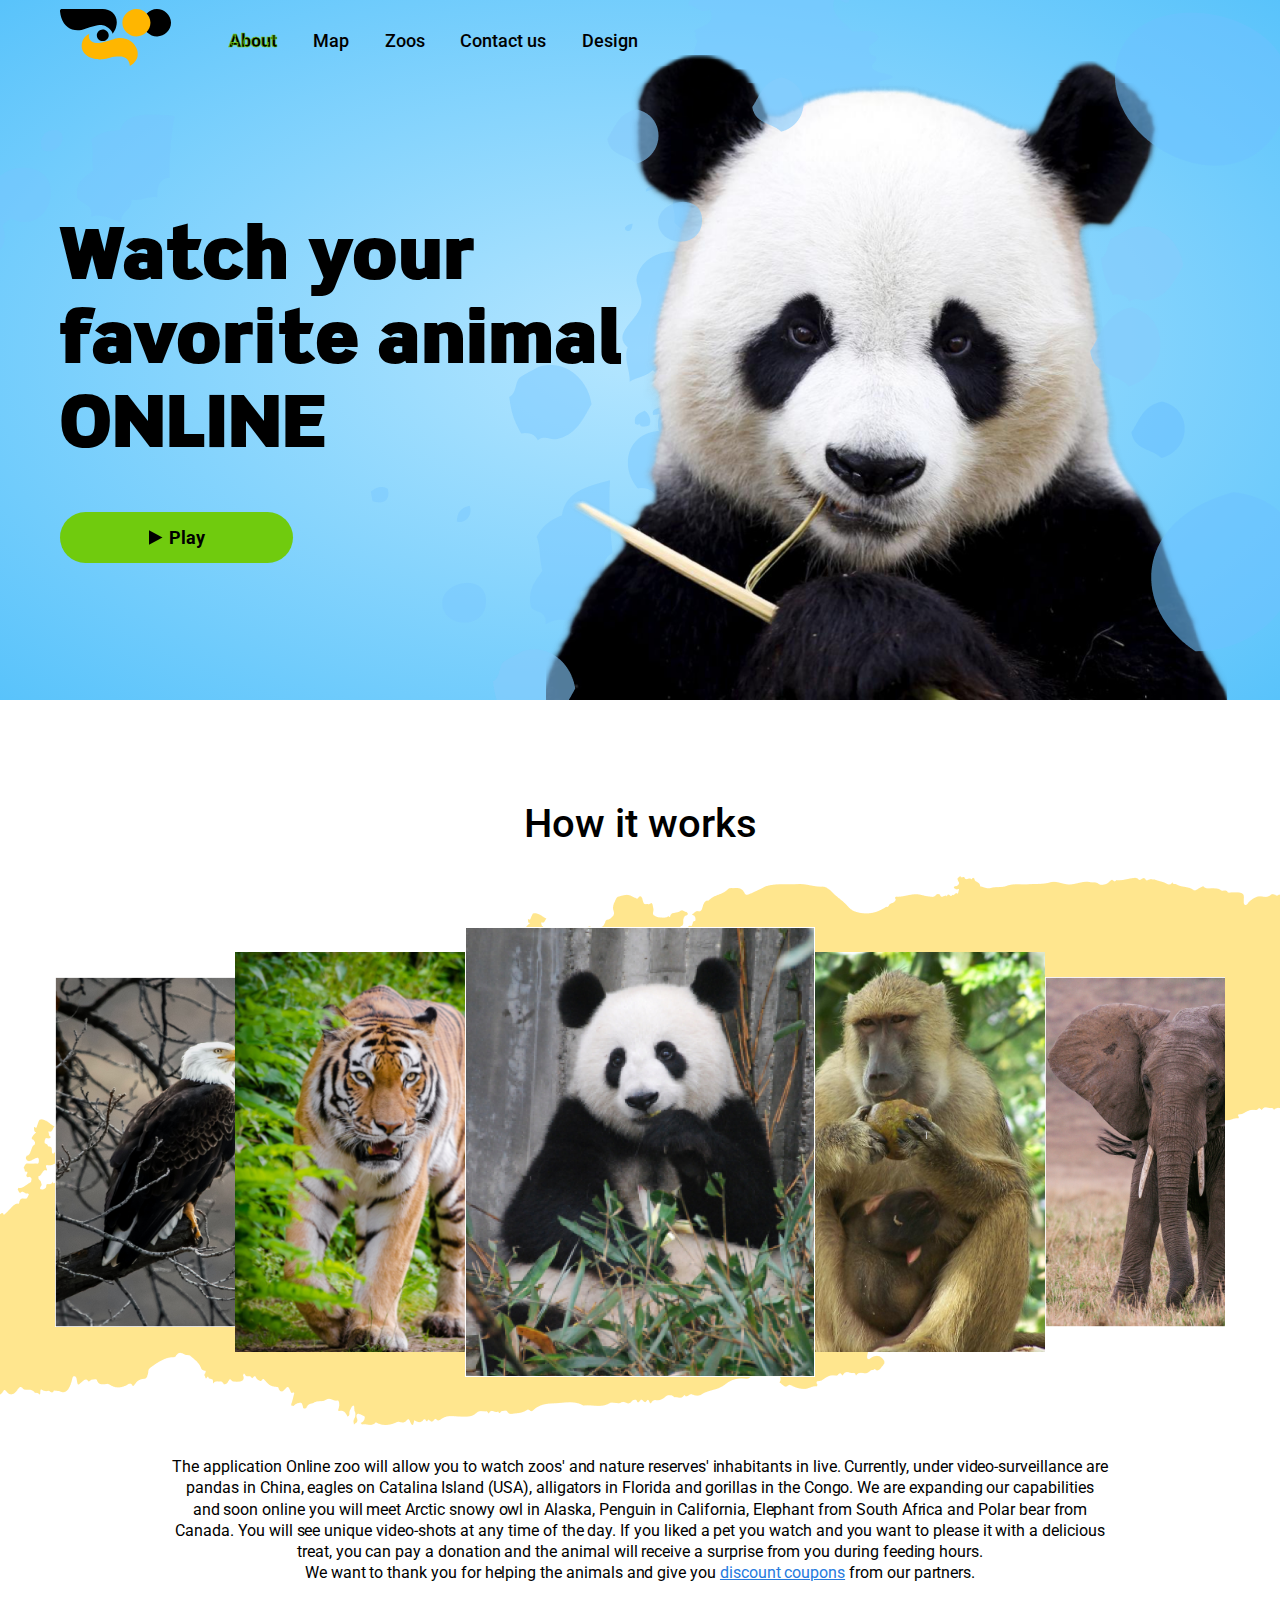
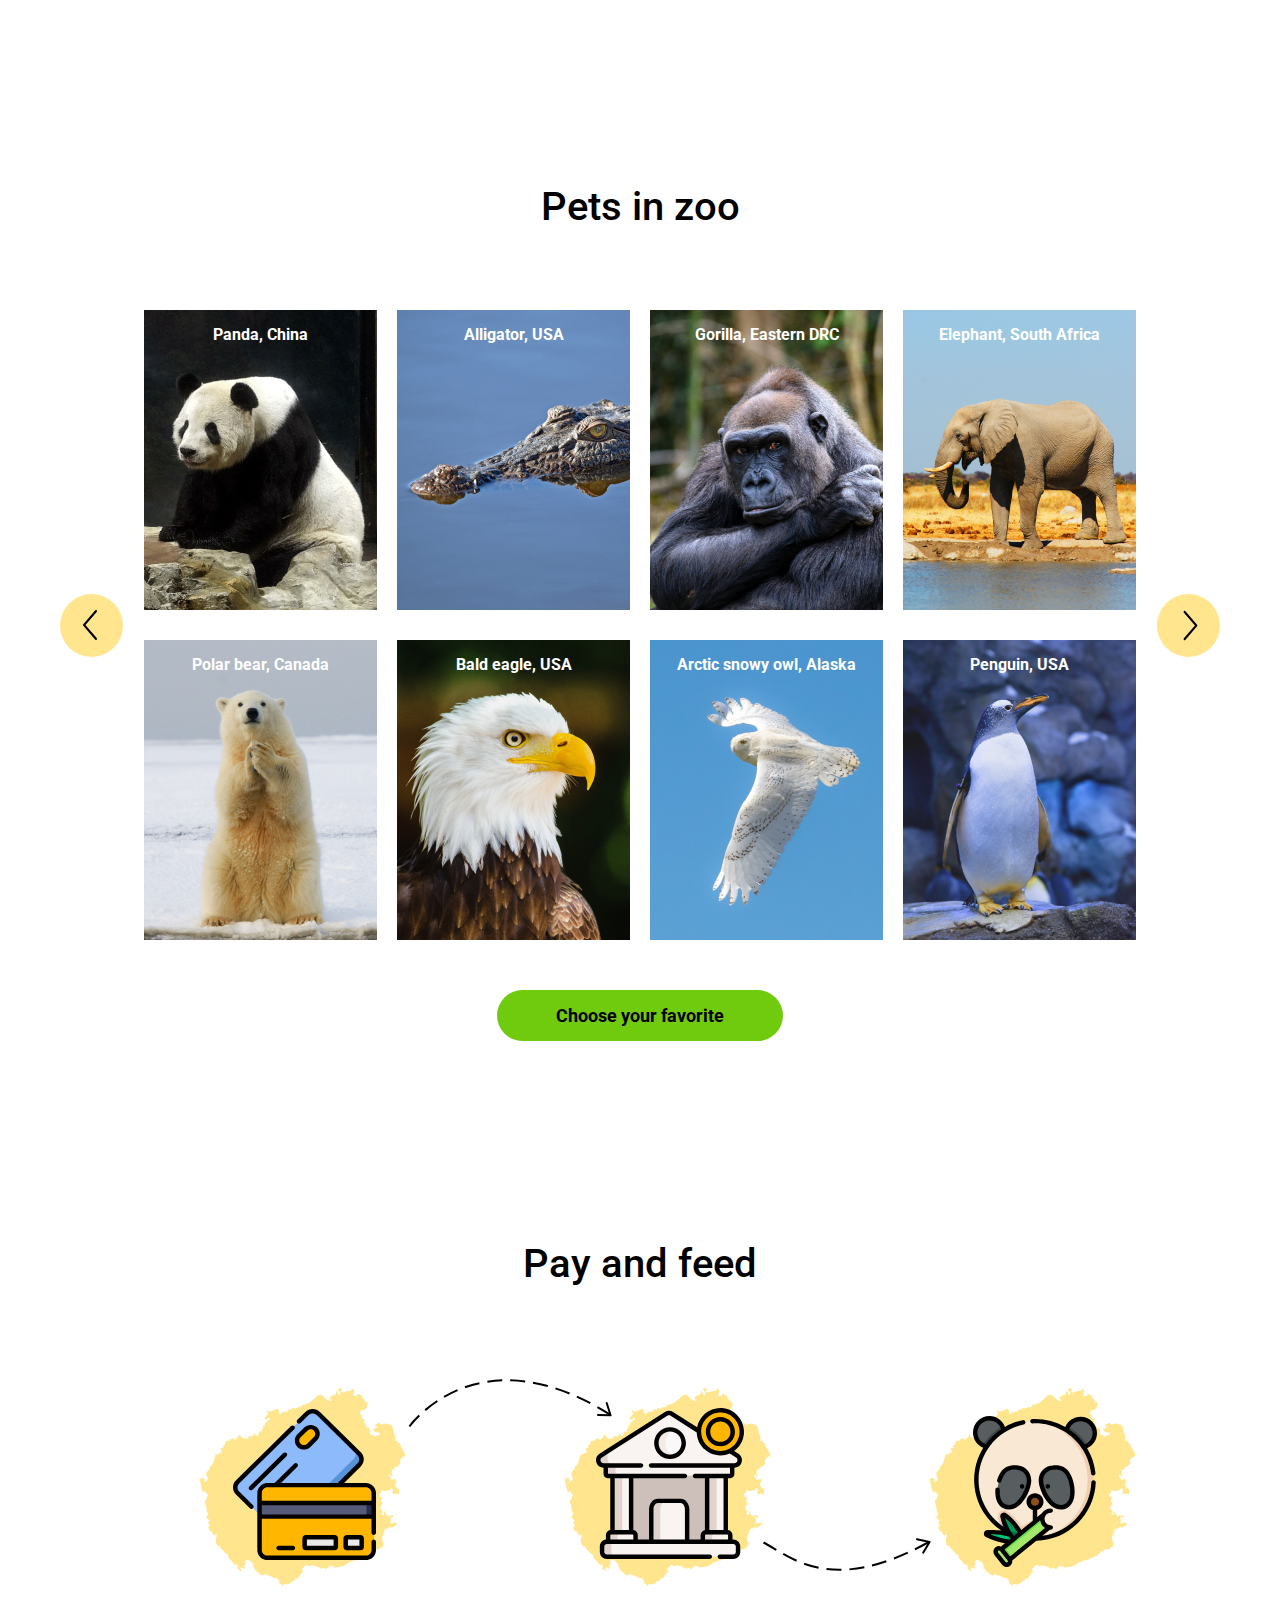
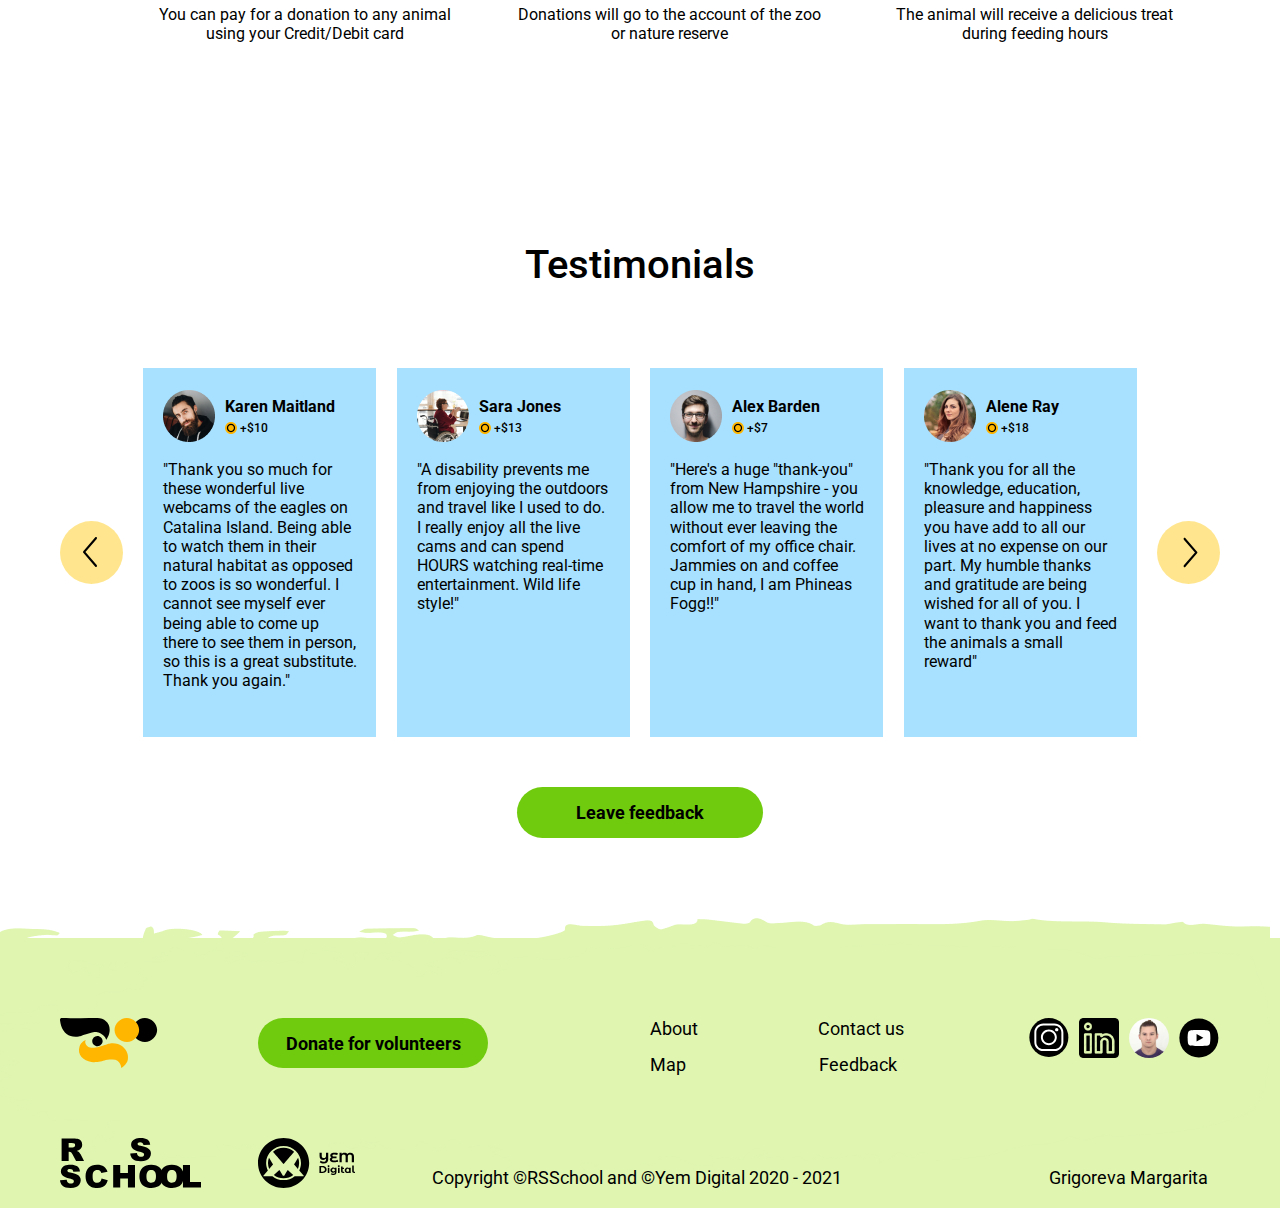
==== index.html @ 94aeb62e "feat: add adaptive 1200px landing" ====
<!DOCTYPE html>
<html lang="en">
<head>
   <meta charset="UTF-8">
   <meta http-equiv="X-UA-Compatible" content="IE=edge">
   <meta name="viewport" content="width=device-width, initial-scale=1.0">
   <title>online-zoo</title>
   <link rel="preconnect" href="https://fonts.gstatic.com">
   <link href="https://fonts.googleapis.com/css2?family=Roboto:wght@300;500;900&display=swap" 
      rel="stylesheet">
   <link rel="stylesheet" href="./pages/normalize.css">
   <link rel="stylesheet" href="./pages/landing/main.css">
</head>
<body>
   <div class="wrapper">
      <div class="sect_1">
         <div class="cover"></div>
         <header class="header">
            <figure>
               <a href="#">
                  <img src="./assets/icons/logo.svg" alt="logo">
               </a>
               <h1 class="hidden">Online Zoo</h1>
            </figure>
      
            <nav class="nav">
               <ul class="nav_ul">
                  <li>
                     <a href="#" class="nav_ul_li__item nav_ul_li__item_active">About</a>
                  </li>

                  <li>
                     <a href="./pages/map/index.html" class="nav_ul_li__item">Map</a>
                  </li>

                  <li>
                     <a href="./pages/zoos/zoos_panda/index.html" class="nav_ul_li__item">Zoos</a>
                  </li>

                  <li>
                     <a href="./pages/page404/index.html" class="nav_ul_li__item">Contact us</a>
                  </li>

                  <li>
                     <a href="https://www.figma.com/file/aBvQMVmI665DtzprpiniuH/online-zoo?node-id=0%3A1" 
                        class="nav_ul_li__item"
                        target="_blank"
                     >Design
                     </a>
                  </li>
               </ul>
            </nav>
         </header>

         <section class="watch-online">
            <h2>Watch your favorite animal ONLINE</h2>

            <a href="./pages/zoos/zoos_panda/index.html" type="button" class="button-play">
               <img src="../../assets/icons/Polygon1.svg" alt="play">
               <h4>Play</h4>
            </a>
         </section>
      </div>

      <div class="how-it-works">
         <section class="how-it-works__item">
            <h3>How it works</h3>

            <div class="wrapper-slide">
               <ul class="how-it-works__slider">
                  <li class="slider-li-item eagle-slide">
                     <img src="../../assets/images/mightyEeagle.png" alt="mightyEeagle">
                  </li>
   
                  <li class="slider-li-item leon-slide size2">
                     <img src="../../assets/images/lion.png" alt="lion">
                  </li>
   
                  <li class="slider-li-item panda-slide size3">
                     <img src="../../assets/images/panda.png" alt="panda">
                  </li>
   
                  <li class="slider-li-item monkey-slide size2">
                     <img class="centered-img" src="../../assets/images/monkey.png" alt="monkey">
                  </li>
   
                  <li class="slider-li-item elephant-slide">
                     <img src="../../assets/images/elephant.png" alt="elephant">
                  </li>
               </ul>
            </div>

            <p>The application Оnline zoo will allow you to watch zoos' 
               and nature reserves' inhabitants in live. Currently, under 
               video-surveillance are pandas in China, eagles on Catalina 
               Island (USA), alligators in Florida and gorillas in the Congo. 
               We are expanding our capabilities and soon online you will 
               meet Arctic snowy owl in Alaska, Penguin in California, 
               Elephant from South Africa and Polar bear from Canada. 
               You will see unique video-shots at any time of the day. 
               If you liked a pet you watch and you want to please it 
               with a delicious treat, you can pay a donation and the 
               animal will receive a surprise from you during feeding hours. <br>
               We want to thank you for helping the animals and give you
               <a href="#">discount coupons</a> from our partners.</p>
         </section>
      </div>

      <div class="pets-in-zoo">
         <section class="pets-in-zoo__item">
            <h3>Pets in zoo</h3>

            <div class="pictures__slider">
               <img src="../../assets/icons/Arrow-left.svg" 
                  alt="arrow-left"
                  class="slider-arrow"
               >

               <div class="pic">
                  <a href="./pages/zoos/zoos_panda/index.html" class="panda card-animal">
                     <h4 class="card-explanation">Panda, China</h4>
                  </a>

                  <a href="./pages/zoos/zoos_alig/index.html" class="alegator card-animal">
                     <h4 class="card-explanation">Alligator, USA</h4>
                  </a>

                  <a href="./pages/zoos/zoos_gorilla/index.html" class="garilla card-animal">
                     <h4 class="card-explanation">Gorilla, Eastern DRC</h4>
                  </a>

                  <a class="elephant card-animal">
                     <h4 class="card-explanation">Elephant, South Africa</h4>
                  </a>

                  <a class="bear card-animal">
                     <h4 class="card-explanation">Polar bear, Canada</h4>
                  </a>

                  <a href="./pages/zoos/zoos_eagle/index.html" class="eagle card-animal">
                     <h4 class="card-explanation">Bald eagle, USA</h4>
                  </a>

                  <a class="owl card-animal">
                     <h4 class="card-explanation">Arctic snowy owl, Alaska</h4>
                  </a>

                  <a class="pingvin card-animal">
                     <h4 class="card-explanation">Penguin, USA</h4>
                  </a>
               </div>

               <img src="../../assets/icons/Arrow-right.svg" 
                  alt="arrow-right"
                  class="slider-arrow">
            </div>

            <a href="./pages/map/index.html" type="button" class="btn-favorite">
               <h4>Choose your favorite</h4>
            </a>
         </section>
      </div>

      <div class="pay-and-feed">
         <section class="pay-and-feed__item">
            <h3>Pay and feed</h3>
            <div class="pay-block">
               <figure class="pay-block__item">
                  <img src="../../assets/icons/pay_desktop.svg" alt="pay_desktop">
                  <h4 class="text">
                     You can pay for a donation to any animal using your Credit/Debit card
                  </h4>
               </figure>

               <figure class="pay-block__item icon_margin">
                  <img src="../../assets/icons/pay_bank.svg" alt="pay_bank">
                  <h4 class="text">
                     Donations will go to the account of the zoo or nature reserve
                  </h4>
               </figure>

               <figure class="pay-block__item icon_margin">
                  <img src="../../assets/icons/pay_panda.svg" alt="pay_panda">
                  <h4 class="text">
                     The animal will receive a delicious treat during feeding hours
                  </h4>
               </figure>
            </div>

            <figure class="arrows_pay">
               <img src="../../assets/icons/Arrow_pay.svg" alt="Arrow_pay">
            </figure>
         </section>
      </div>

      <div class="testimonials">
         <section class="testimonials__item">
            <h3>Testimonials</h3>

            <div class="testimonials-reviews">
               <img src="../../assets/icons/Arrow-left.svg" 
                  alt="Arrow-left"
                  class="slider-arrow"
               >

               <div class="testimonials-kard">
                  <div class="testimonials-kard__item">
                     <img src="../../assets/icons/Karen.png" alt="Karen">
                     <h4 class="donat-name">Karen Maitland</h4>
                     <img src="../../assets/icons/money.svg" alt="money" class="donat-coin">
                     <h4 class="donat-cash">+$10</h4>
                     <p class="donat-feedback">
                        "Thank you so much for these wonderful live webcams 
                        of the eagles on Catalina Island. Being able to watch 
                        them in their natural habitat as opposed to zoos is 
                        so wonderful. I cannot see myself ever being able to 
                        come up there to see them in person, so this is a great 
                        substitute. Thank you again."
                     </p>
                  </div>

                  <div class="testimonials-kard__item">
                     <img src="../../assets/icons/Sara.png" alt="Sara">
                     <h4 class="donat-name">Sara Jones</h4>
                     <img src="../../assets/icons/money.svg" alt="money" class="donat-coin">
                     <h4 class="donat-cash">+$13</h4>
                     <p class="donat-feedback">
                        "A disability prevents me from enjoying the outdoors 
                        and travel like I used to do. I really enjoy all the 
                        live cams and can spend HOURS watching real-time entertainment. 
                        Wild life style!"
                     </p>
                  </div>

                  <div class="testimonials-kard__item">
                     <img src="../../assets/icons/Alex.png" alt="Alex">
                     <h4 class="donat-name">Alex Barden</h4>
                     <img src="../../assets/icons/money.svg" alt="money" class="donat-coin">
                     <h4 class="donat-cash">+$7</h4>
                     <p class="donat-feedback">
                        "Here's a huge "thank-you" from New Hampshire - 
                        you allow me to travel the world without ever leaving 
                        the comfort of my office chair. Jammies on and coffee 
                        cup in hand, I am Phineas Fogg!!"
                     </p>
                  </div>

                  <div class="testimonials-kard__item">
                     <img src="../../assets/icons/Alena.png" alt="Alena">
                     <h4 class="donat-name">Alene Ray</h4>
                     <img src="../../assets/icons/money.svg" alt="money" class="donat-coin">
                     <h4 class="donat-cash">+$18</h4>
                     <p class="donat-feedback">
                        "Thank you for all the knowledge, education, pleasure and 
                        happiness you have add to all our lives at no expense on 
                        our part. My humble thanks and gratitude are being wished 
                        for all of you. I want to thank you and feed the animals 
                        a small reward"
                     </p>
                  </div>
               </div>

               <img src="../../assets/icons/Arrow-right.svg" 
                  alt="Arrow-right"
                  class="slider-arrow"
               >
            </div>

            <a type="button" class="btn-favorite btn-feedback">
               <h4>Leave feedback</h4>
            </a>
         </section>
      </div>

      <footer>
         <img src="../../assets/images/footer-desert.png" alt="desert" class="footer-desert">
         <div class="footer">
            <div class="footer-top">
               <a href="#">
                  <img src="../../assets/icons/logo.svg" alt="logo" class="logo-footer">
               </a>
   
               <a type="button" class="btn-favorite btn-donate">
                  <h4>Donate for volunteers</h4>
               </a>

               <nav class="nav-footer">
                  <ul class="nav-footer-list">
                     <li class="nav-about">
                        <a href="#">About</a>
                     </li>

                     <li>
                        <a href="./pages/page404/index.html">Contact us</a>
                     </li>

                     <li class="nav-map">
                        <a href="./pages/map/index.html">Мар</a>
                     </li>

                     <li>
                        <a>Feedback</a>
                     </li>
                  </ul>
               </nav>

               <div class="footer-socials">
                  <a href="https://www.instagram.com/its_my_liiiiiiife/" target="_blank">
                     <img src="../../assets/icons/Insta.svg" alt="Insta">
                  </a>

                  <a href="https://www.linkedin.com/in/uladzislau-nazarau-5b8ab6190/" 
                     target="_blank"
                  >
                     <img src="../../assets/icons/linkedIn.png" alt="linkedIn">
                  </a>

                  <a href="https://silly-khorana-9b4b3f.netlify.app/" target="_blank">
                     <img src="../../assets/icons/5х5-01.jpeg" class="cv" alt="Twitter">
                  </a>

                  <img src="../../assets/icons/Youtube.svg" alt="Youtube">
               </div>
            </div>
            
            <div class="footer-bottom">
               <img src="../../assets/icons/logo-rs.svg" 
                  alt="Rolling-Scopes-School"
                  title="Rolling Scopes School"
                  class="rss-logo"
               >

               <img src="../../assets/icons/logo-yem.svg" 
                  alt="Yem-Digital" 
                  title="Yem Digital"
                  class="yem-logo"
               >

               <h4 class="y20-21">
                  Copyright ©RSSchool and ©Yem Digital 2020 - 2021
               </h4>
               <h4>Grigoreva Margarita</h4>
            </div>
         </div>
      </footer>
   </div>
   <script src="main.js"></script>
</body>
</html>
---- pages/landing/main.css ----
@font-face {
   font-family: "SceneW01-Black";
   src: url(../../assets/fonts/151212d9a9d1e632aa020562ae4ea050.ttf);
}

.wrapper {
   width: 100%;
   margin: 0 auto;
   font-family: 'Roboto', sans-serif;
   color: #000000;
   -webkit-user-select: none;
   -moz-user-select: none;
   -ms-user-select: none;
}

/* sect_1 */
.sect_1 {
   background: url(../../assets/images/Sect_1.png);
   background-repeat: no-repeat;
   background-position: center;
   height: 700px;
   position: relative;
}

.cover {
   width: 100%;
   height: 100%;
   background: radial-gradient( #B5E6FF, #59C3FB);
   z-index: -3;
   position: absolute;
}

/* header */
.header {
   width: 1160px;
   height: 80px;
   display: flex;
   flex-direction: row;
   align-items: center;
   margin: 0 auto;
}

.header img {
   width: 112px;
   height: 57px;
   margin-right: 57px;
}

.hidden {
   display: none;
}

.nav_ul {
   width: 409px;
   height: 21px;
   display: flex;
   flex-direction: row;
   justify-content: space-between;
}

.nav_ul_li__item {
   font-weight: 500;
   font-size: 18px;
   line-height: 21px;
   color: #000000;
   transition: all 0.5s ease;
}

.nav_ul_li__item:hover {
   color: #70CB0E;
   transition: all 0.5s ease;
}

.nav_ul_li__item_active {
   font-weight: 900;
   -webkit-text-stroke: 0.6px #70CB0E;
}
/* END header */

/* Watch your favorite animal online */
.watch-online {
   width: 1160px;
   margin: 130px auto 0;
}

.watch-online h2 {
   width: 580px;
   height: 252px;
   font-style: normal;
   font-weight: 900;
   font-size: 70px;
   line-height: 120%;
   letter-spacing: 0.03em;
   font-family: 'SceneW01-Black', sans-serif;
}

.button-play {
   width: 233px;
   height: 51px;
   background: #70CB0E;
   border-radius: 30px;
   display: flex;
   flex-direction: row;
   justify-content: center;
   align-items: center;   
   transition: all 0.5s ease;
   margin-top: 50px;
}

.button-play:hover {
   background: #90f128;
   transition: all 0.5s ease;
}

.button-play img {
   margin-right: 6px;
}

.button-play h4 {
   font-size: 18px;
   line-height: 21px;
   margin: 0;
   color: #000000;
}
/* END Watch your favorite animal online */
/* END sect_1 */

/* how-it-works */
.how-it-works {
   background: url(../../assets/images/HowItWorks.png);
   height: 983px;
   display: flex;
   justify-content: center;
   align-items: center;
   background-repeat: no-repeat;
   background-position: center;
}

.how-it-works__item {
   width: 100%;
   height: 783px;
   display: flex;
   flex-direction: column;
   justify-content: space-between;
   align-items: center;
}

.how-it-works__item h3 {
   font-weight: 500;
   font-size: 40px;
   line-height: 47px;
   text-align: center;
   margin: 0;
}

/* SLIDER how-it-works */
.wrapper-slide {
   width: 100%;
   display: flex;
   overflow: hidden;
}

.how-it-works__slider {
   width: 1370px;
   height: 450px;
   display: flex;
   flex-direction: row;
   align-items: center;
   justify-content: center;
   margin: 0 auto;
}

.slider-li-item {
   width: 230px;
   height: 350px;
   overflow: hidden;
   z-index: 1;
}

.slider-li-item img {
   height: 100%;
}

.size2 {
   width: 280px;
   height: 400px;
   z-index: 2;
}

.size3 {
   width: 350px;
   height: 450px;
   z-index: 3;
}
/* END SLIDER how-it-works */

.how-it-works__item p {
   width: 937px;
   font-size: 16px;
   line-height: 132%;
   text-align: center;
   letter-spacing: -0.05px;
}

.how-it-works__item p a {
   text-decoration-line: underline;
   color: #267BDE;
}
/* END how-it-works */

/* pets-in-zoo */
.pets-in-zoo {
   height: 1058px;
   background: #FFFFFF;
   display: flex;
   justify-content: center;
   align-items: center;
}

.pets-in-zoo__item {
   height: 858px;
   width: 1160px;
   display: flex;
   flex-direction: column;
   align-items: center;
   margin: 0 auto;
}

.pets-in-zoo__item h3 {
   font-weight: 500;
   font-size: 40px;
   line-height: 47px;
}

.pictures__slider {
   height: 630px;
   width: 100%;
   display: flex;
   flex-direction: row;
   justify-content: space-between;
   margin-top: 80px;
}

.slider-arrow {
   width: 63px;
   height: 63px;
   margin: auto 0;
   transition: all 0.5s ease;
}

.slider-arrow:hover {
   transform: scale(1.2);
   cursor: pointer;
   transition: all 0.5s ease;
}

.pic {
   width: 992px;
   display: flex;
   flex-direction: row;
   justify-content: space-between;
   flex-wrap: wrap;
   align-content: space-between;
}

.card-row {
   display: flex;
   flex-direction: row;
   justify-content: space-between;
}

.panda {
   background: url(../../assets/images/panda-card.png);
}

.alegator {
   background: url(../../assets/images/alligator-card.png);
}

.garilla {
   background: url(../../assets/images/garilla-card.png);
}

.elephant {
   background: url(../../assets/images/elephant-card.png)
}

.bear {
   background: url(../../assets/images/bear-card.png)
}

.eagle {
   background: url(../../assets/images/eagle-card.png)
}

.owl {
   background: url(../../assets/images/owl-card.png)
}

.pingvin {
   background: url(../../assets/images/pingvin-card.png)
}

.card-animal {
   width: 233px;
   height: 300px;
   transition: all 0.5s ease;
   font-size: 16px;
   line-height: 19px;
}

.card-explanation {
   margin-top: 15px;
   color: #FFFFFF;
   text-align: center;
}

.card-animal:hover {
   transition: all 0.5s ease;
   transform: scaleX(1.08583691) scaleY(1.1);
   font-size: 18px;
} 

.btn-favorite {
   display: flex;
   justify-content: center;
   align-items: center;
   width: 286px;
   height: 51px;
   background: #70CB0E;
   border-radius: 30px;
   font-size: 18px;
   line-height: 21px;
   color: #000000;
   transition: all 0.5s ease;
   margin-top: 50px;
}

.btn-favorite:hover {
   background: #90f128;
}
/* END pets-in-zoo */

/* pay-and-feed */
.pay-and-feed {
   width: 100%;
   height: 600px;
   background: #FFFFFF;
   display: flex;
   justify-content: center;
}

.pay-and-feed__item {
   width: max-content;
   display: flex;
   justify-content: center;
   align-items: center;
   flex-direction: column;
   position: relative;
}

.pay-and-feed__item h3 {
   font-weight: 500;
   font-size: 40px;
   line-height: 47px;
}

.pay-block {
   width: 1051px;
   height: 276px;
   display: flex;
   flex-direction: row;
   margin-top: 80px;
   margin-left: 60px;
}


.pay-block__item {
   position: relative;
}

.icon_margin {
   margin-left: 45px;
}

.text {
   position: absolute;
   left: 0px;
   top: 238px;
   font-size: 16px;
   line-height: 19px;
   text-align: center;
   font-style: normal;
   font-weight: normal;
}

.arrows_pay {
   position: absolute;
   top: 32px;
   left: 272px;
}
/* END pay-and-feed */

/* testimonials */
.testimonials {
   width: 100%;
   height: 797px;
   display: flex;
   justify-content: center;
   align-items: center;
}

.testimonials__item {
   width: 1160px;
   height: max-content;
   display: flex;
   flex-direction: column;
   justify-content: center;
   align-items: center;
}


.testimonials__item h3 {
   font-weight: 500;
   font-size: 40px;
   line-height: 47px;
}

.testimonials-reviews {
   height: 369px;
   width: 100%;
   margin-top: 80px;
   display: flex;
   flex-direction: row;
   justify-content: space-between;
}

.testimonials-kard {
   width: 100%;
   display: flex;
   flex-direction: row;
   justify-content: space-between;
   margin: 0 20px;
}

.testimonials-kard__item {
   box-sizing: border-box;
   width: 233px;
   height: 369px;
   background: #A7E1FF;
   padding: 22px 20px;
   position: relative;
}

.donat-name,
.donat-coin,
.donat-cash,
.donat-feedback {
   position: absolute;
}

.donat-name {
   top: 30px;
   left: 82px
}

.donat-coin {
   top: 54px;
   left: 82px
}

.donat-cash,
.donat-feedback {
   font-style: normal;
   line-height: 120%;
}

.donat-cash {
   top: 53px;
   left: 97px;
   font-weight: 500;
   font-size: 12px;
}

.donat-feedback {
   top: 92px;
   left: 20px;
   margin-right: 19px;
   font-weight: normal;
   font-size: 16px;
}

.btn-feedback {
   width: 246px;
}
/* END testimonials */

/* footer */
footer {
   width: 100%;
   height: 270px;
   background: #DFF5B0;
   display: flex;
   justify-content: center;
   position: relative;
}

.footer {
   width: 1160px;
   padding: 80px 0 20px;
   z-index: 1;
   font-size: 18px;
   line-height: 21px;
   margin: 0 auto;
}

.footer-desert {
   width: 100%;
   height: 100%;
   position: absolute;
   top: -36px;
   left: -10px;
   background: url(../../assets/images/footer-desert.png);
   background-repeat: no-repeat;
   background-position: center;
}

.footer-top {
   height: 57px;
   display: flex;
   flex-direction: row;
}

.logo-footer {
   margin-right: 100px;
   width: 98px;
   height: 50px;
}

.btn-donate {
   margin: 0;
   width: 230px;
   height: 50px;
   margin-right: 162px;
}

.nav-footer {
   width: 256px;
   height: 100%;
   margin-right: 123.35px;
}

.nav-footer-list {
   height: 100%;
   display: flex;
   flex-direction: row;
   align-content: space-between;
   flex-wrap: wrap;
}

.nav-footer-list a {
   color: #000000;
   transition: all 0.5s ease;
}

.nav-footer-list a:hover {
   color: #70CB0E;
   transition: all 0.5s ease;
}

.nav-about {
   margin-right: 120px;
}

.nav-map {
   margin-right: 133px;
}

.nav-footer-list a {
   color: #000000;
}

.footer-socials {
   width: 190px;
   height: 40px;
   display: flex;
   flex-direction: row;
   justify-content: space-between;
}

.footer-socials img {
   cursor: pointer;
   width: 40px;
}

.cv {
   border-radius: 50%;
}

.footer-bottom {
   margin-top: 63px;
   display: flex;
   flex-direction: row;
   align-items: flex-end;
}

.rss-logo {
   margin-right: 57px;
}

.yem-logo {
   margin-right: 77px;
}

.footer-bottom h4 {
   font-style: normal;
   font-weight: normal;
   font-size: 18px;
   line-height: 21px;
}

.y20-21 {
   margin-right: 207px;
} 
/* END footer */

@media (max-width: 1369px) {
   .wrapper-slide {
      width: calc(100% - 30px);
      overflow: hidden;
      overflow-x: auto;
   }

   .slider-li-item {
      width: 180px;
   }

   .centered-img {
      object-fit: none;
      object-position: 230%;
   }

   .size2 {
      width: 230px;
   }

   .size3 {
      width: 350px;
   }
}
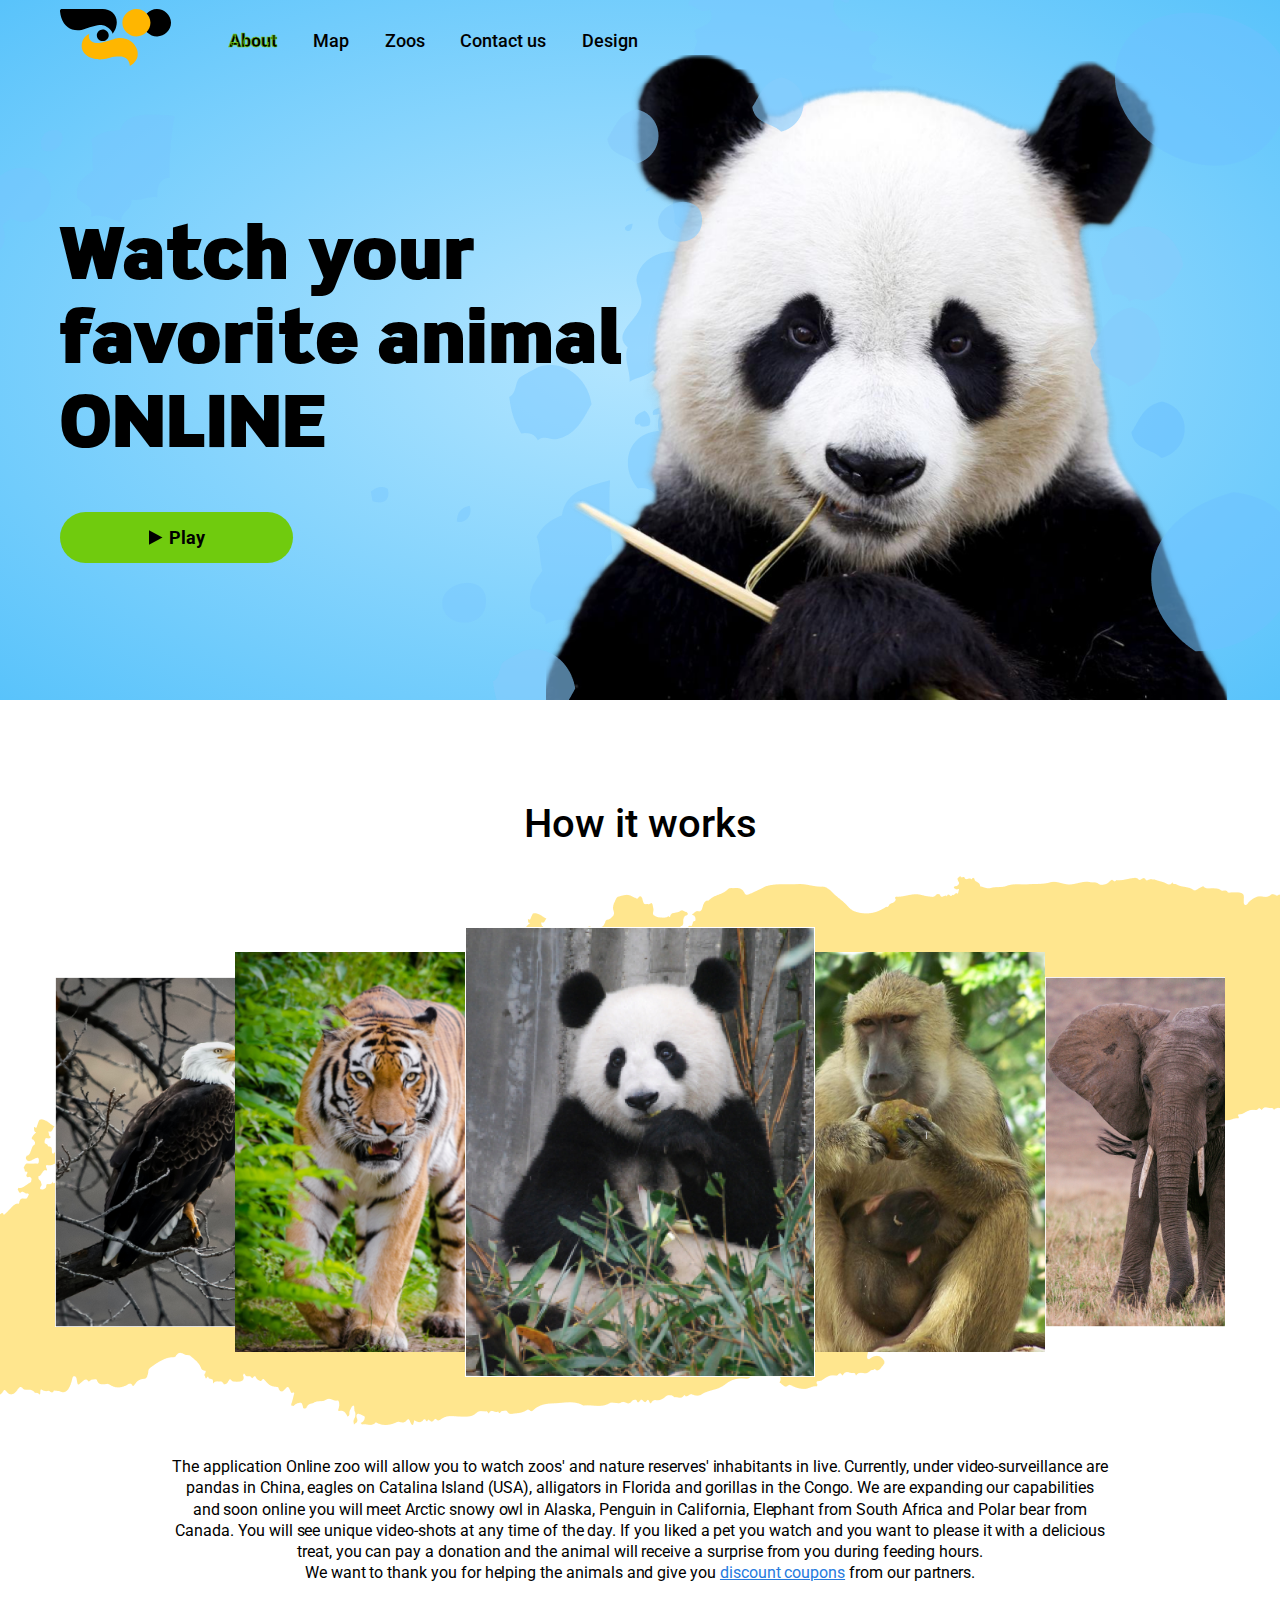
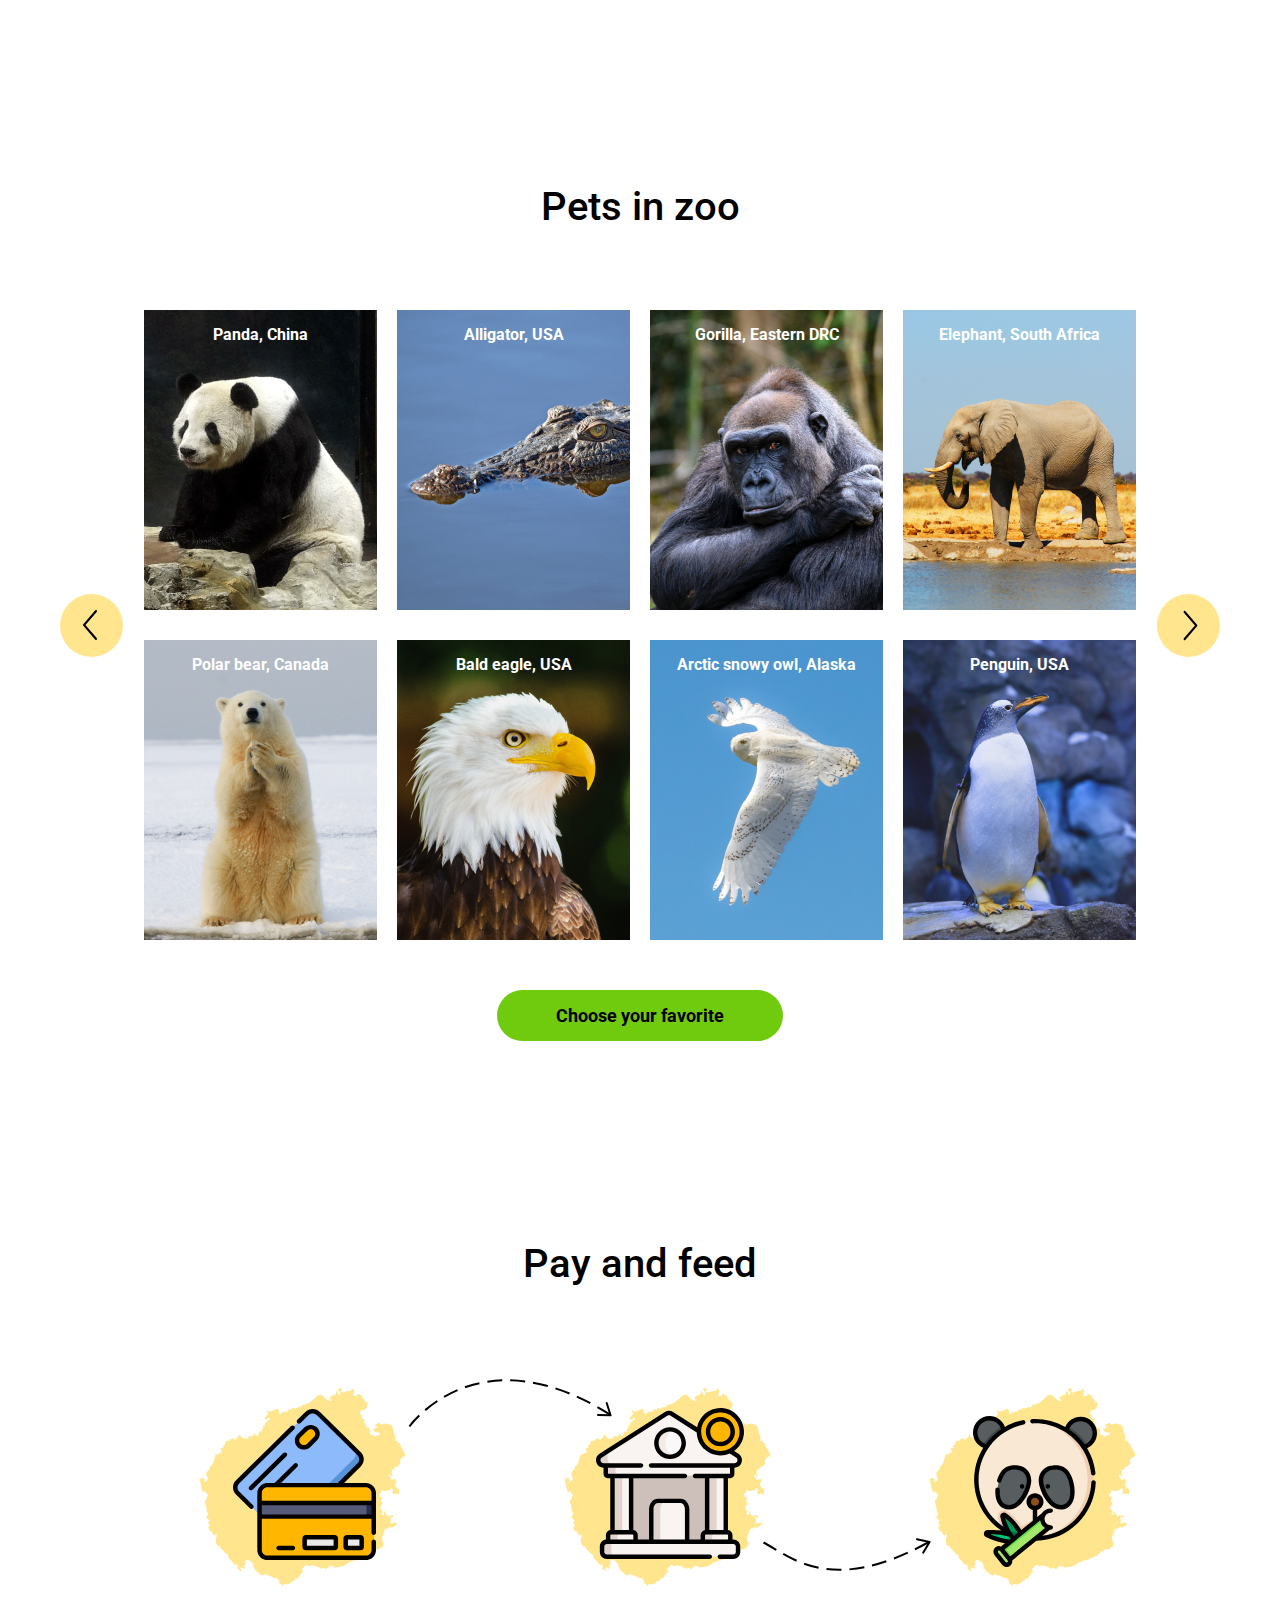
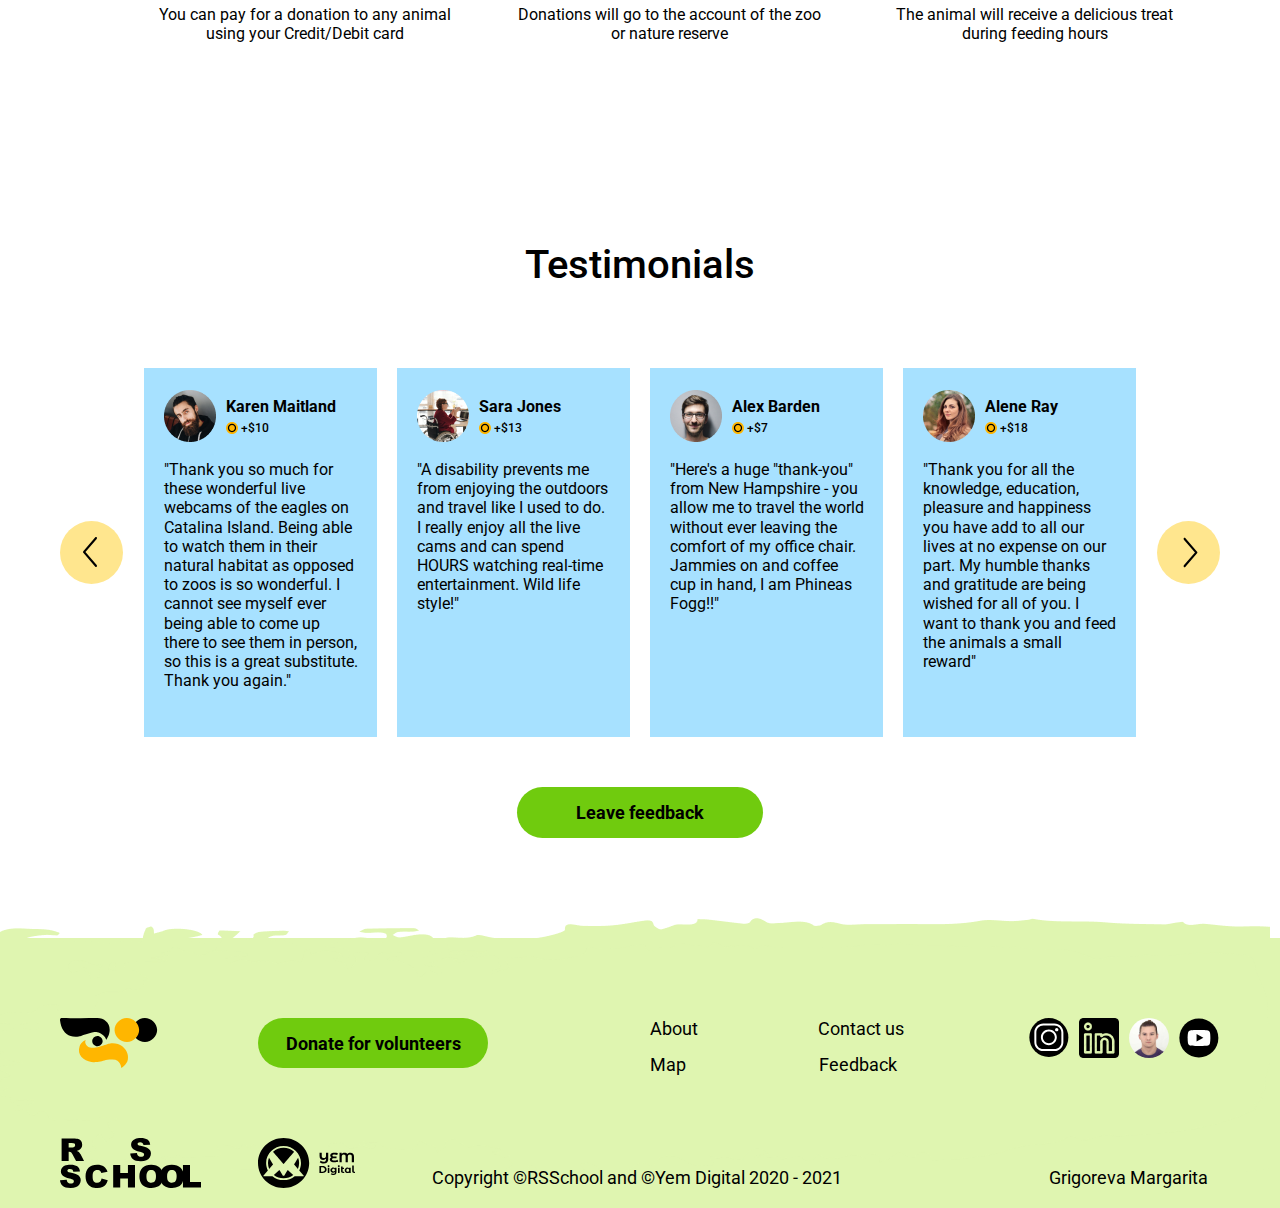
==== commit be95d030: "feat: add adaptive landing 640px" ====
--- a/index.html
+++ b/index.html
@@ -155,6 +155,11 @@
                   class="slider-arrow">
             </div>
 
+            <div class="arrows-640">
+               <img src="../../assets/icons/Arrow-left.svg" alt="arrow-left">
+               <img src="../../assets/icons/Arrow-right.svg" alt="arrow-right">
+            </div>
+
             <a href="./pages/map/index.html" type="button" class="btn-favorite">
                <h4>Choose your favorite</h4>
             </a>
@@ -190,6 +195,10 @@
             <figure class="arrows_pay">
                <img src="../../assets/icons/Arrow_pay.svg" alt="Arrow_pay">
             </figure>
+
+            <figure class="arrows_pay-640">
+               <img src="./assets/icons/Arrow-pay-640.png" alt="Arrow_pay">
+            </figure>
          </section>
       </div>
 
@@ -207,8 +216,8 @@
                   <div class="testimonials-kard__item">
                      <img src="../../assets/icons/Karen.png" alt="Karen">
                      <h4 class="donat-name">Karen Maitland</h4>
-                     <img src="../../assets/icons/money.svg" alt="money" class="donat-coin">
-                     <h4 class="donat-cash">+$10</h4>
+                     <img src="../../assets/icons/money.svg" alt="money" class="donat-coin new-posit">
+                     <h4 class="donat-cash new-posit">+$10</h4>
                      <p class="donat-feedback">
                         "Thank you so much for these wonderful live webcams 
                         of the eagles on Catalina Island. Being able to watch 
@@ -266,6 +275,11 @@
                >
             </div>
 
+            <div class="arrows-640">
+               <img src="../../assets/icons/Arrow-left.svg" alt="arrow-left">
+               <img src="../../assets/icons/Arrow-right.svg" alt="arrow-right">
+            </div>
+
             <a type="button" class="btn-favorite btn-feedback">
                <h4>Leave feedback</h4>
             </a>
@@ -274,13 +288,15 @@
 
       <footer>
          <img src="../../assets/images/footer-desert.png" alt="desert" class="footer-desert">
+         <img src="./assets/images/bg-footer-640.png" alt="desert" class="footer-desert-640">
+
          <div class="footer">
             <div class="footer-top">
                <a href="#">
                   <img src="../../assets/icons/logo.svg" alt="logo" class="logo-footer">
                </a>
    
-               <a type="button" class="btn-favorite btn-donate">
+               <a type="button" class="btn-favorite btn-donate btn-volont">
                   <h4>Donate for volunteers</h4>
                </a>
 
@@ -339,7 +355,7 @@
                <h4 class="y20-21">
                   Copyright ©RSSchool and ©Yem Digital 2020 - 2021
                </h4>
-               <h4>Grigoreva Margarita</h4>
+               <h4 class="autor">Grigoreva Margarita</h4>
             </div>
          </div>
       </footer>
--- a/pages/landing/main.css
+++ b/pages/landing/main.css
@@ -254,6 +254,10 @@
    transition: all 0.5s ease;
 }
 
+.arrows-640 {
+   display: none;
+}
+
 .pic {
    width: 992px;
    display: flex;
@@ -399,6 +403,10 @@
    top: 32px;
    left: 272px;
 }
+
+.arrows_pay-640 {
+   display: none;
+} 
 /* END pay-and-feed */
 
 /* testimonials */
@@ -436,11 +444,11 @@
 }
 
 .testimonials-kard {
-   width: 100%;
+   width: 992px;
    display: flex;
    flex-direction: row;
    justify-content: space-between;
-   margin: 0 20px;
+   margin: 0 auto;
 }
 
 .testimonials-kard__item {
@@ -525,6 +533,10 @@
    background-position: center;
 }
 
+.footer-desert-640 {
+   display: none;
+}
+
 .footer-top {
    height: 57px;
    display: flex;
@@ -647,4 +659,285 @@
    .size3 {
       width: 350px;
    }
+}
+
+@media (width: 1200px) {
+   .sect_1 {
+      background-position: 48%;
+   }
+}
+
+@media (max-width: 1199px) {
+   .sect_1 {
+      background-position: 61%;
+      background-position-y: 12px;
+   }
+
+   .header {
+      width: 100%;
+   }
+
+   .header img {
+      margin: 0 50px 0 20px;
+   }
+
+   .watch-online {    
+      width: calc(100% - 37px);
+      margin-top: 71px;
+      display: flex;
+      flex-direction: column;
+   }
+
+   .watch-online h2 {
+      font-size: 50px;
+      width: 414px;
+      height: 180px;
+   }
+
+   .button-play {
+      width: 187px;
+      height: 51px;
+   }
+
+   .wrapper-slide {
+      width: 100%;
+
+   }
+
+   .how-it-works {
+      width: 100%;
+      height: 1067px;
+   }
+
+   .how-it-works__item {
+      height: 867px;
+   }
+
+   .how-it-works__item p {
+      width: 536px;
+      height: 210px;
+   }
+
+   .pets-in-zoo {
+      height: 1152px;
+   }
+
+   .pictures__slider {
+      margin-top: 50px;
+      height: 660px;
+   }
+
+   .pets-in-zoo__item {
+      height: 952px;
+      width: 601px;
+      position: relative;
+      margin: 0 auto;
+      overflow: hidden;
+   }
+
+   .card-animal {
+      width: 187px;
+      margin-top: 30px;
+   }
+
+   .pic {
+      overflow: hidden;
+      overflow-y: auto;
+   }
+
+   .slider-arrow {
+      display: none;
+   }
+
+   .arrows-640 {
+      display: flex;
+      flex-direction: row;
+      width: 148px;
+      justify-content: space-between;
+      margin-top: 30px;
+   }
+
+   .btn-favorite {
+      margin-top: 50px;
+   }
+
+   .pay-and-feed {
+      height: 930px;
+      overflow: hidden;
+   }
+
+   .pay-and-feed__item {
+      height: 730px;
+      margin: auto 0;
+      justify-content: start;
+   }
+
+   .pay-block__item h4 {
+      width: 192px;
+      margin-left: 64px;
+   }
+
+   .arrows_pay {
+      display: none;
+   }
+
+   .arrows_pay-640 {
+      display: block;
+      position: absolute;
+      top: 30px;
+      left: 120px;
+   }
+
+   .pay-block {
+      width: 640px;
+      height: 603px;
+      display: flex;
+      flex-wrap: wrap;
+      margin-top: 92px;
+      justify-content: center;
+      margin-left: 0px;
+      position: relative;
+   }
+
+   .icon_margin {
+      margin-left: -37px;
+   }
+
+   .icon_margin:last-child {
+      margin-left: 0;
+   }
+
+   .testimonials {
+      height: 951px;
+      width: 100%;
+   }
+
+   .testimonials__item {
+      width: 100%;
+      height: 751px;
+      margin: auto 0;
+      justify-content: unset;
+   }
+
+   .testimonials-reviews {
+      width: 100%;
+      height: max-content;
+      overflow: hidden;
+      overflow-x: auto;
+   }
+
+   .testimonials-kard {
+      width: max-content;
+      display: flex;
+      padding: 0 20px;
+      box-sizing: border-box;
+   }
+
+   .testimonials-kard__item {
+      width: 187px;
+      height: 429px;
+      margin-right: 20px;
+   }
+
+   .donat-name {
+      top: 22px;
+      left: 79px;
+   }
+
+   .donat-coin {
+      top: 45px;
+      left: 80px;
+   }
+
+   .donat-cash {
+      top: 44px;
+      left: 94px;
+   }
+
+   .new-posit {
+      top: 65px;
+   }
+
+   .donat-feedback {
+      margin-right: 17px;
+   }
+
+   .btn-feedback {
+      width: 226px;
+   }
+
+   /* footer */
+   footer {
+      height: 359px;
+   }
+
+   .footer {
+      width: 640px;
+      padding: 80px 20px 20px 20px;
+      box-sizing: border-box;
+      position: relative;
+   }
+
+   .footer-top {
+      height: 83px;
+   }
+
+   .logo-footer {
+      margin-right: 56px;
+   }
+
+   .btn-volont {
+      width: 207px;
+      height: 50px;
+      position: absolute;
+      right: 20px;
+      top: 137px;
+      margin-right: 0;
+   }
+
+   .nav-footer {
+      width: 190px;
+      height: 57px;
+      margin-right: 66px;
+   }
+
+   .nav-about {
+      margin-right: 54px;
+   }
+
+   .nav-map {
+      margin-right: 68px;
+   }
+
+   .footer-bottom {
+      margin-top: 25px;
+   }
+
+   .rss-logo {
+      margin-right: 75px;
+   }
+
+   .autor {
+      position: absolute;
+      bottom: 51px;
+      left: 239px;
+   }
+
+   .y20-21 {
+      margin: 0;
+      position: absolute;
+      text-align: center;
+      left: 110px;
+      bottom: 20px;
+   }
+
+   .footer-desert {
+      display: none;
+   }
+
+   .footer-desert-640 {
+      display: block;
+      position: absolute;
+      top: -44px;
+   }
 }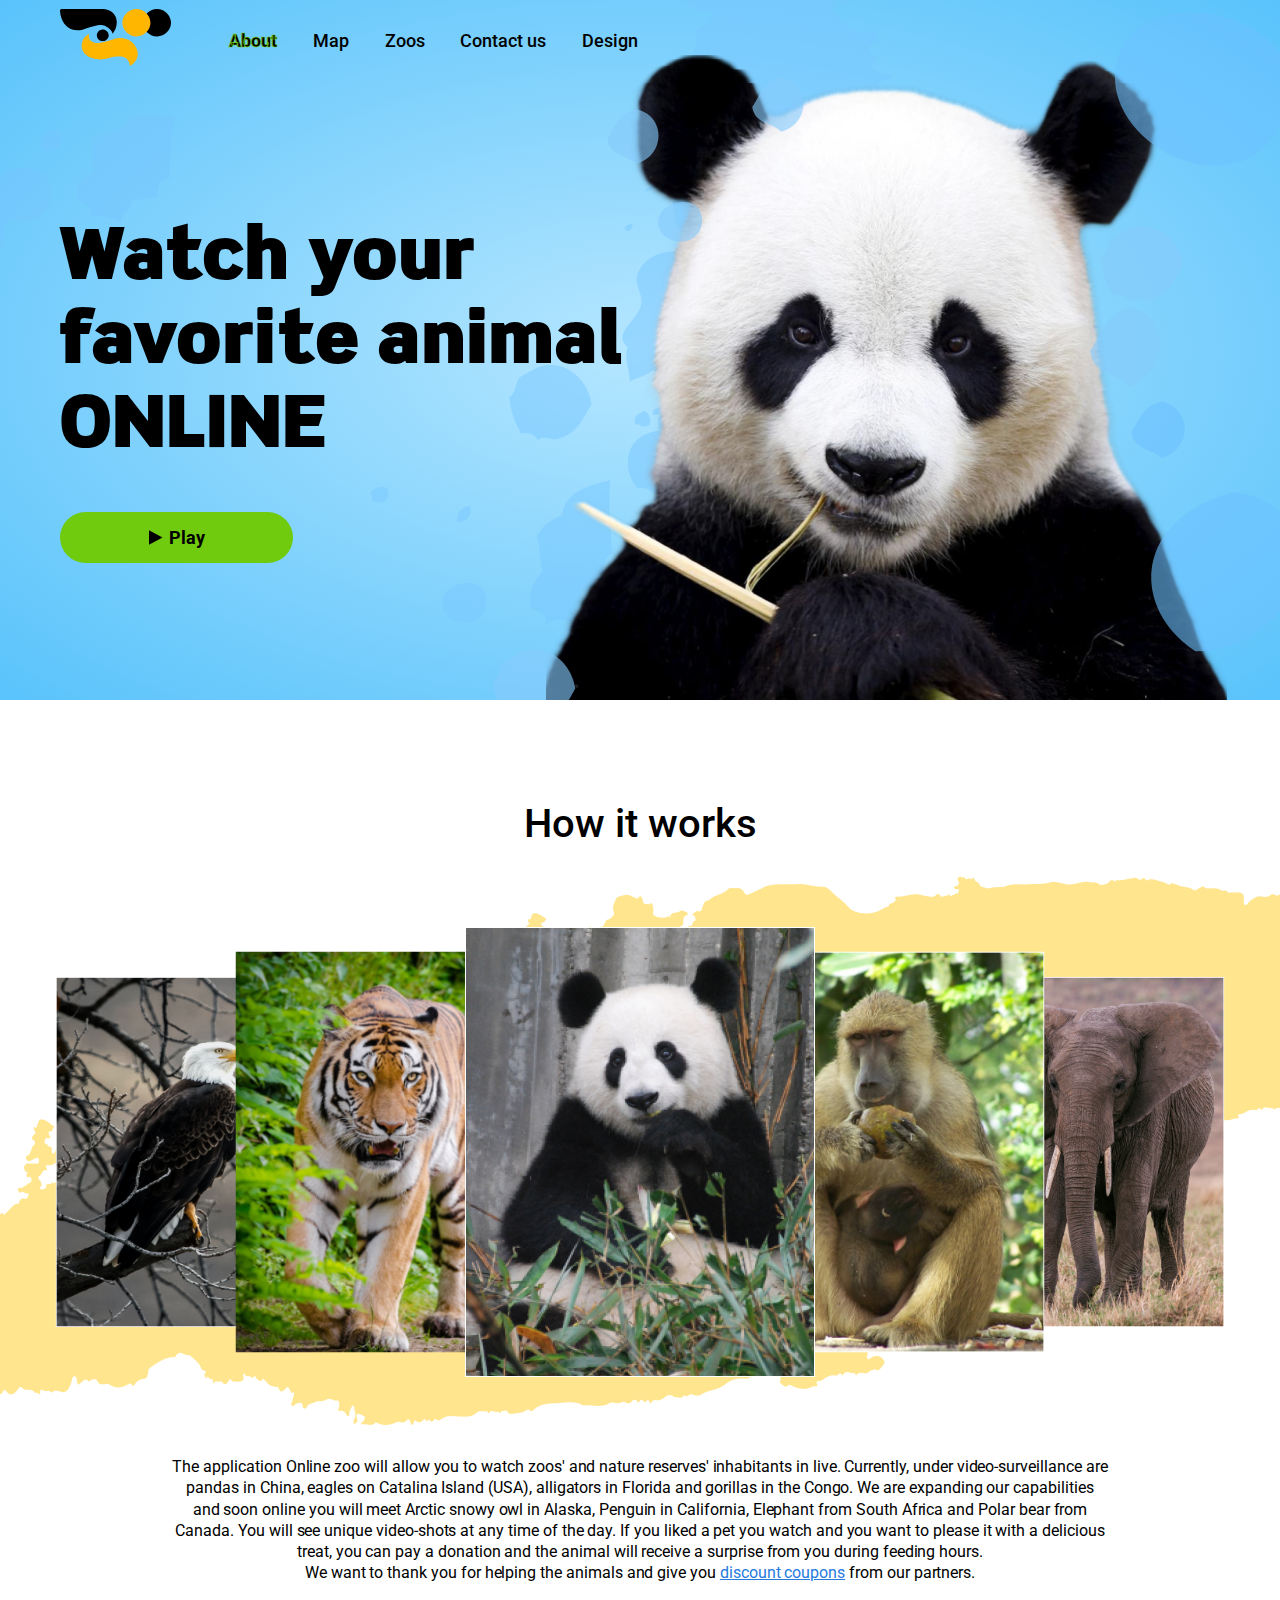
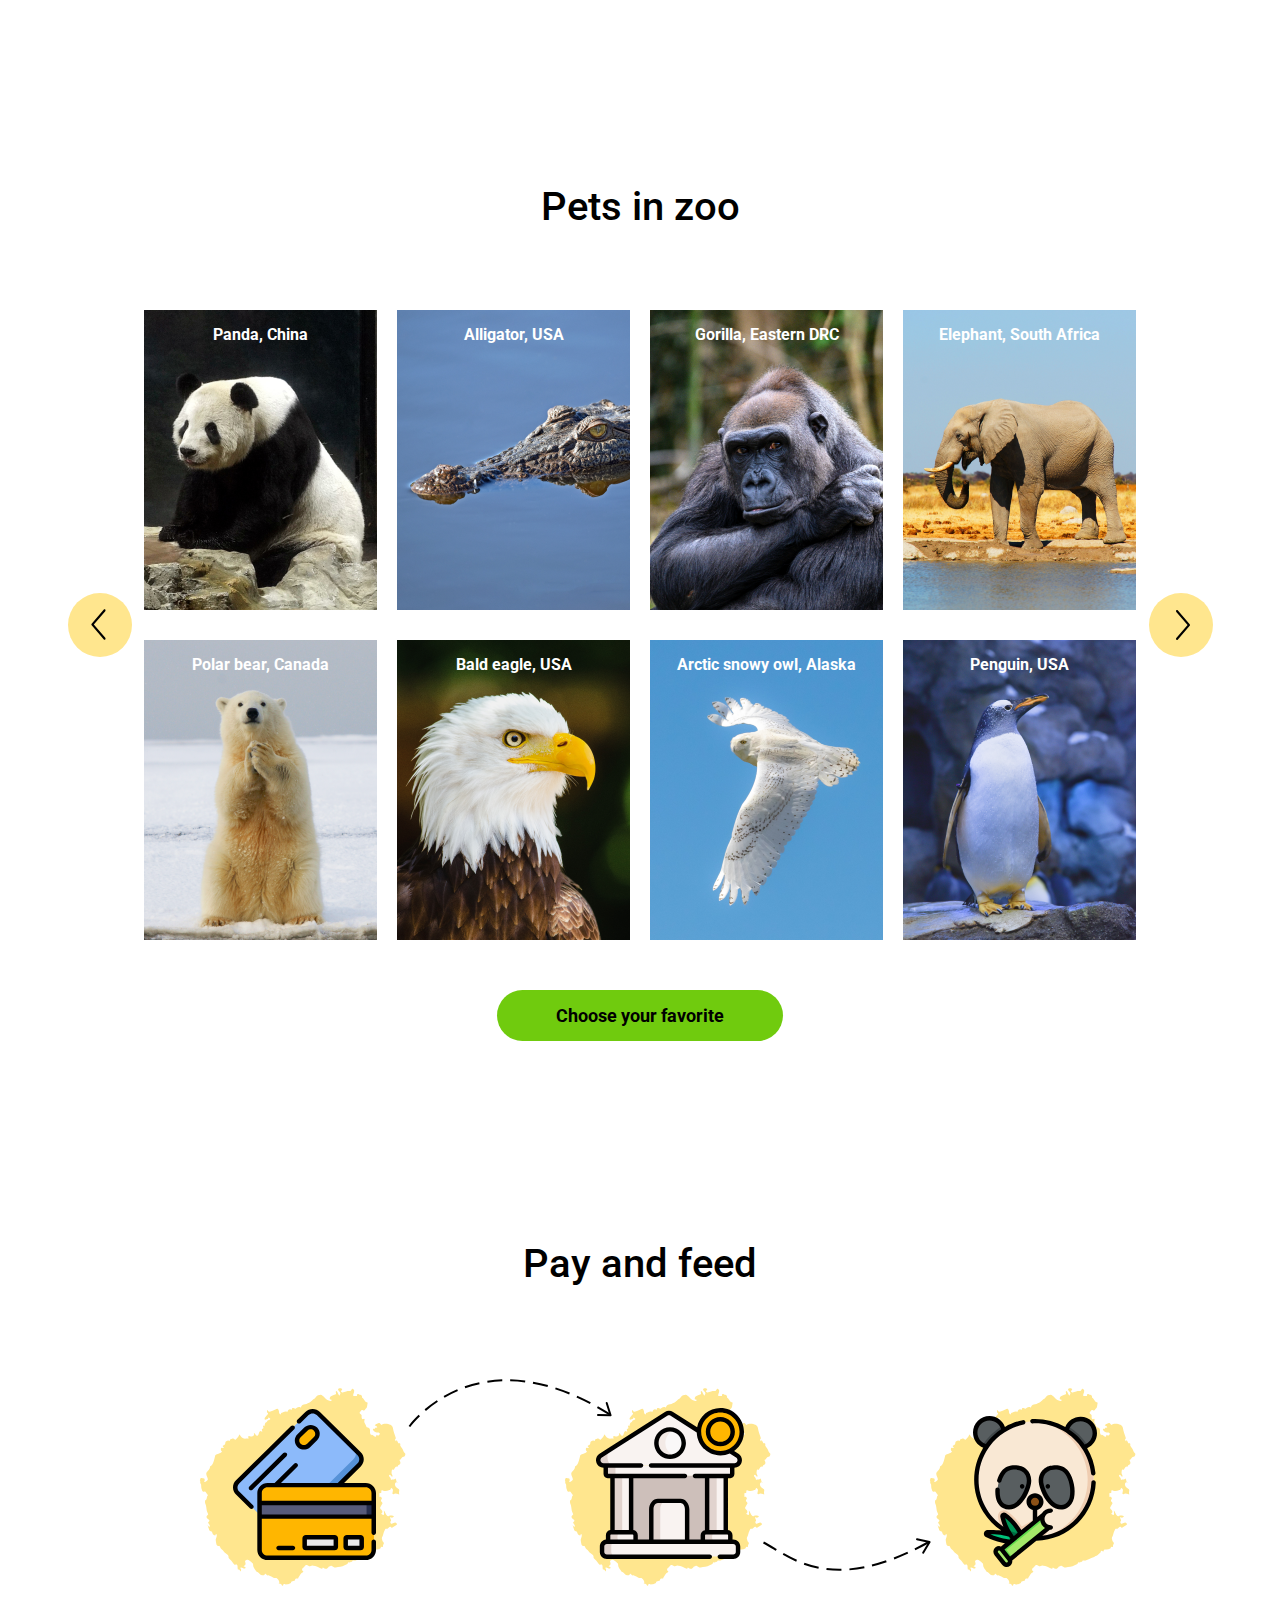
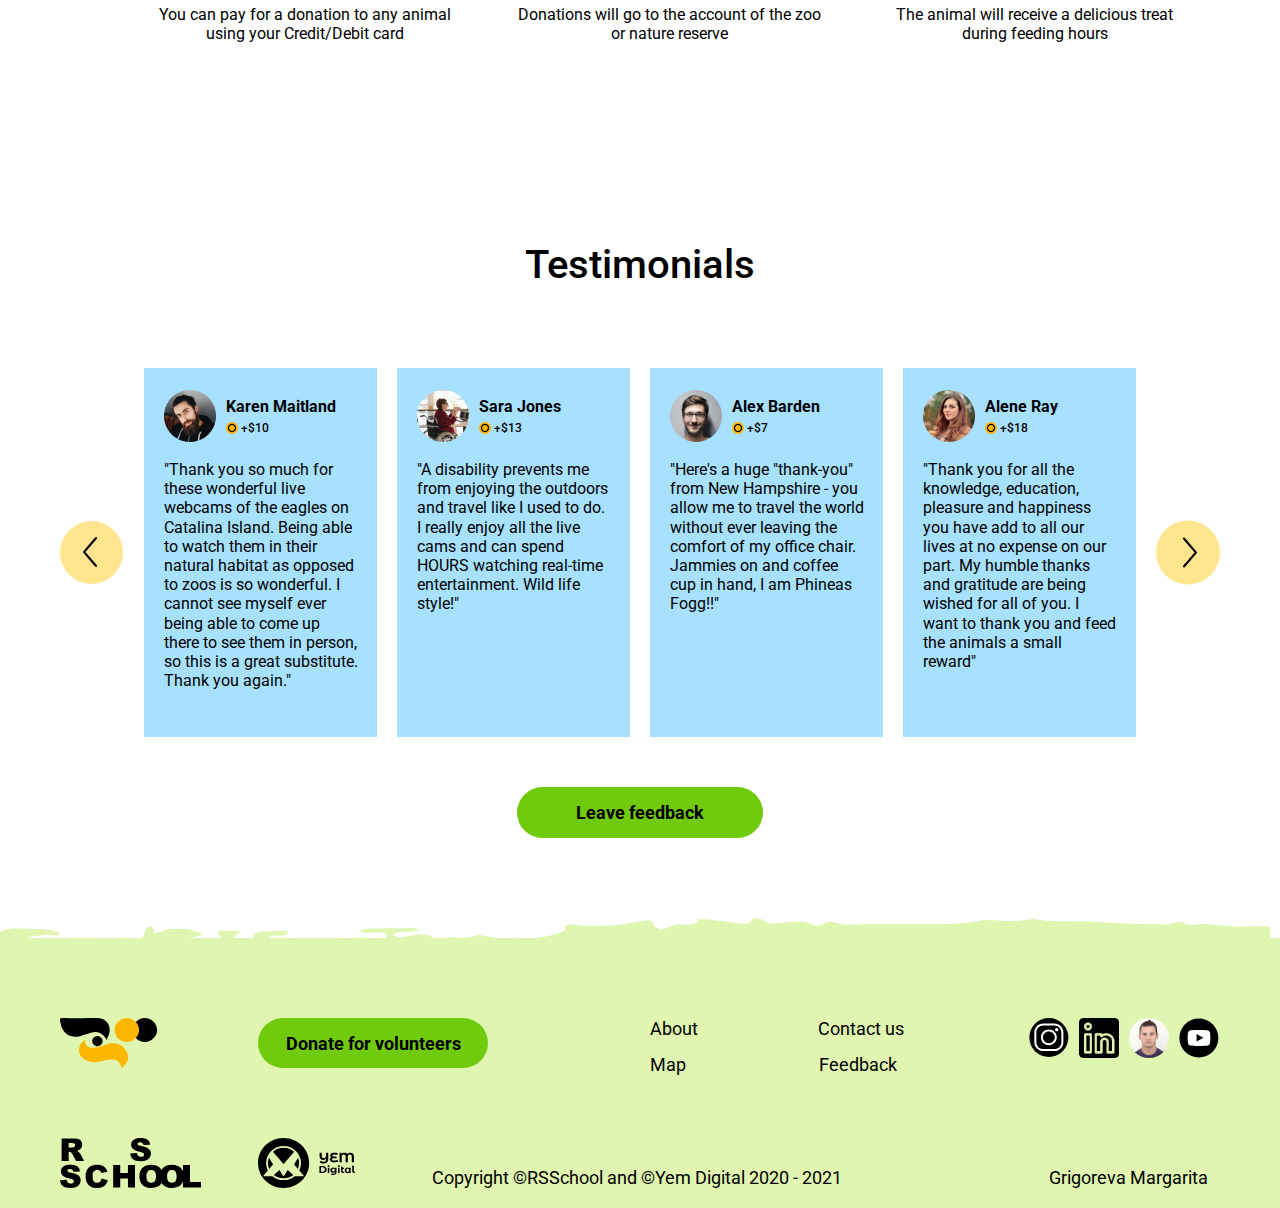
==== commit af2161cf: "feat: add javaScript in landing" ====
--- a/index.html
+++ b/index.html
@@ -18,7 +18,11 @@
          <header class="header">
             <figure>
                <a href="#">
-                  <img src="./assets/icons/logo.svg" alt="logo">
+                  <img
+                     src="./assets/icons/logo.svg"
+                     alt="logo"
+                     class="header-logo"
+                  >
                </a>
                <h1 class="hidden">Online Zoo</h1>
             </figure>
@@ -50,6 +54,12 @@
                   </li>
                </ul>
             </nav>
+
+            <img
+               src="./assets/icons/burger.svg"
+               alt="burger"
+               class="burger"
+            >
          </header>
 
          <section class="watch-online">
@@ -66,27 +76,13 @@
          <section class="how-it-works__item">
             <h3>How it works</h3>
 
-            <div class="wrapper-slide">
-               <ul class="how-it-works__slider">
-                  <li class="slider-li-item eagle-slide">
-                     <img src="../../assets/images/mightyEeagle.png" alt="mightyEeagle">
-                  </li>
-   
-                  <li class="slider-li-item leon-slide size2">
-                     <img src="../../assets/images/lion.png" alt="lion">
-                  </li>
-   
-                  <li class="slider-li-item panda-slide size3">
-                     <img src="../../assets/images/panda.png" alt="panda">
-                  </li>
-   
-                  <li class="slider-li-item monkey-slide size2">
-                     <img class="centered-img" src="../../assets/images/monkey.png" alt="monkey">
-                  </li>
-   
-                  <li class="slider-li-item elephant-slide">
-                     <img src="../../assets/images/elephant.png" alt="elephant">
-                  </li>
+            <div class="carousel">
+               <ul class="carousel__list">
+                  <li class="carousel__item" data-pos="-2"></li>
+                  <li class="carousel__item" data-pos="-1"></li>
+                  <li class="carousel__item" data-pos="0"></li>
+                  <li class="carousel__item" data-pos="1"></li>
+                  <li class="carousel__item" data-pos="2"></li>
                </ul>
             </div>
 
@@ -110,54 +106,114 @@
          <section class="pets-in-zoo__item">
             <h3>Pets in zoo</h3>
 
-            <div class="pictures__slider">
-               <img src="../../assets/icons/Arrow-left.svg" 
+            <div class="wrapper-carousel-HIW">
+               <div class="carousel-HIW">
+                  <img
+                        src="../../assets/icons/Arrow-left.svg"
+                        alt="arrow-left"
+                        class="control arrow left"
+                     >
+
+                  <div class="items-container">
+                     <div class="item active">
+                        <div class="pic">
+                           <div class="pic__item">
+                              <a href="./pages/zoos/zoos_panda/index.html" class="panda card-animal">
+                                 <h4 class="card-explanation">Panda, China</h4>
+                              </a>
+            
+                              <a href="./pages/zoos/zoos_alig/index.html" class="alegator card-animal">
+                                 <h4 class="card-explanation">Alligator, USA</h4>
+                              </a>
+            
+                              <a href="./pages/zoos/zoos_gorilla/index.html" class="garilla card-animal">
+                                 <h4 class="card-explanation">Gorilla, Eastern DRC</h4>
+                              </a>
+            
+                              <a class="elephant card-animal">
+                                 <h4 class="card-explanation">Elephant, South Africa</h4>
+                              </a>                     
+                           </div>
+         
+                           <div class="pic__item">
+                              <a class="bear card-animal">
+                                 <h4 class="card-explanation">Polar bear, Canada</h4>
+                              </a>
+            
+                              <a href="./pages/zoos/zoos_eagle/index.html" class="eagle card-animal">
+                                 <h4 class="card-explanation">Bald eagle, USA</h4>
+                              </a>
+            
+                              <a class="owl card-animal">
+                                 <h4 class="card-explanation">Arctic snowy owl, Alaska</h4>
+                              </a>
+            
+                              <a class="pingvin card-animal">
+                                 <h4 class="card-explanation">Penguin, USA</h4>
+                              </a>
+                           </div>
+                        </div>
+                     </div>
+                    
+                     <div class="item">
+                        <div class="pic">
+                           <div class="pic__item">
+                              <a href="./pages/zoos/zoos_panda/index.html" class="panda card-animal">
+                                 <h4 class="card-explanation">Panda, China</h4>
+                              </a>
+            
+                              <a href="./pages/zoos/zoos_alig/index.html" class="alegator card-animal">
+                                 <h4 class="card-explanation">Alligator, USA</h4>
+                              </a>
+            
+                              <a href="./pages/zoos/zoos_gorilla/index.html" class="garilla card-animal">
+                                 <h4 class="card-explanation">Gorilla, Eastern DRC</h4>
+                              </a>
+            
+                              <a class="elephant card-animal">
+                                 <h4 class="card-explanation">Elephant, South Africa</h4>
+                              </a>                     
+                           </div>
+         
+                           <div class="pic__item">
+                              <a class="bear card-animal">
+                                 <h4 class="card-explanation">Polar bear, Canada</h4>
+                              </a>
+            
+                              <a href="./pages/zoos/zoos_eagle/index.html" class="eagle card-animal">
+                                 <h4 class="card-explanation">Bald eagle, USA</h4>
+                              </a>
+            
+                              <a class="owl card-animal">
+                                 <h4 class="card-explanation">Arctic snowy owl, Alaska</h4>
+                              </a>
+            
+                              <a class="pingvin card-animal">
+                                 <h4 class="card-explanation">Penguin, USA</h4>
+                              </a>
+                           </div>
+                        </div>
+                     </div>
+                  </div>
+
+                  <img
+                     src="../../assets/icons/Arrow-right.svg"
+                     alt="arrow-right"
+                     class="control arrow right"
+                  >
+               </div>
+            </div>
+
+            <div class="arrows-640">
+               <img
+                  src="../../assets/icons/Arrow-left.svg"
                   alt="arrow-left"
-                  class="slider-arrow"
-               >
-
-               <div class="pic">
-                  <a href="./pages/zoos/zoos_panda/index.html" class="panda card-animal">
-                     <h4 class="card-explanation">Panda, China</h4>
-                  </a>
-
-                  <a href="./pages/zoos/zoos_alig/index.html" class="alegator card-animal">
-                     <h4 class="card-explanation">Alligator, USA</h4>
-                  </a>
-
-                  <a href="./pages/zoos/zoos_gorilla/index.html" class="garilla card-animal">
-                     <h4 class="card-explanation">Gorilla, Eastern DRC</h4>
-                  </a>
-
-                  <a class="elephant card-animal">
-                     <h4 class="card-explanation">Elephant, South Africa</h4>
-                  </a>
-
-                  <a class="bear card-animal">
-                     <h4 class="card-explanation">Polar bear, Canada</h4>
-                  </a>
-
-                  <a href="./pages/zoos/zoos_eagle/index.html" class="eagle card-animal">
-                     <h4 class="card-explanation">Bald eagle, USA</h4>
-                  </a>
-
-                  <a class="owl card-animal">
-                     <h4 class="card-explanation">Arctic snowy owl, Alaska</h4>
-                  </a>
-
-                  <a class="pingvin card-animal">
-                     <h4 class="card-explanation">Penguin, USA</h4>
-                  </a>
-               </div>
-
-               <img src="../../assets/icons/Arrow-right.svg" 
+               >
+
+               <img
+                  src="../../assets/icons/Arrow-right.svg"
                   alt="arrow-right"
-                  class="slider-arrow">
-            </div>
-
-            <div class="arrows-640">
-               <img src="../../assets/icons/Arrow-left.svg" alt="arrow-left">
-               <img src="../../assets/icons/Arrow-right.svg" alt="arrow-right">
+               >
             </div>
 
             <a href="./pages/map/index.html" type="button" class="btn-favorite">
@@ -198,6 +254,10 @@
 
             <figure class="arrows_pay-640">
                <img src="./assets/icons/Arrow-pay-640.png" alt="Arrow_pay">
+            </figure>
+
+            <figure class="arrows_pay-320">
+               <img src="./assets/icons/arrows-Pay&feed-320.png" alt="Arrow_pay">
             </figure>
          </section>
       </div>
@@ -285,6 +345,84 @@
             </a>
          </section>
       </div>
+      
+      <form action="" class="modal">
+         <div class="modal-1">
+            <span class="modal-close">&times;</span>
+
+            <select class="dropdown">
+               <option>Alligator</option>
+               <option>Panda</option>
+               <option>Eagle</option>
+               <option>Gorilla</option>
+            </select>
+
+         <div class="modal-amount">
+            <input
+               type="number"
+               class="modal-amount-money"
+               placeholder="Amount"
+            >
+
+            <select class="modal-amount-usd">
+               <option>USD</option>
+               <option>EUR</option>
+            </select>
+         </div>
+
+         <textarea
+            class="modal-text"
+            maxlength="280"
+            placeholder="Your text here"
+         ></textarea>
+
+         <a href="#modal-2" class="btn-favorite modal-btn-next">
+            <h4>Next</h4>
+         </a>
+         </div>
+
+         <div class="modal-2">
+            <div class="card-face">
+               <input
+                  class="card-number"
+                  type="number"
+                  placeholder="Сard Number"
+               >
+
+               <div class="modal-2-mm-yy">
+                  <input
+                     class="modal-mm"
+                     type="number"
+                     placeholder="MM"
+                  
+                     >
+                  <input
+                     class="modal-yy"
+                     type="number" 
+                     placeholder="YY"
+                  >
+               </div>
+
+               <input
+                  class="card-number cardholder-name"
+                  type="text"
+                  placeholder="Сardholder Name"
+               >
+            </div>
+
+            <div class="card-back">
+               <input
+                  type="number"
+                  class="modal-cvc"
+                  placeholder="CVC"
+               >
+            </div>
+
+            <a class="btn-favorite modal-btn-donate">
+               <h4>Donate</h4>
+            </a>
+         </div>
+      </form>
 
       <footer>
          <img src="../../assets/images/footer-desert.png" alt="desert" class="footer-desert">
@@ -296,7 +434,7 @@
                   <img src="../../assets/icons/logo.svg" alt="logo" class="logo-footer">
                </a>
    
-               <a type="button" class="btn-favorite btn-donate btn-volont">
+               <a href="#modal-1" class="btn-favorite btn-donate btn-volont">
                   <h4>Donate for volunteers</h4>
                </a>
 
@@ -353,13 +491,13 @@
                >
 
                <h4 class="y20-21">
-                  Copyright ©RSSchool and ©Yem Digital 2020 - 2021
+                  Copyright ©RSSchool <span class="del-and">and</span> ©Yem Digital 2020 - 2021
                </h4>
                <h4 class="autor">Grigoreva Margarita</h4>
             </div>
          </div>
       </footer>
    </div>
-   <script src="main.js"></script>
+   <script src="./pages/landing/main.js"></script>
 </body>
-</html>+</html>
--- a/pages/landing/main.css
+++ b/pages/landing/main.css
@@ -11,6 +11,7 @@
    -webkit-user-select: none;
    -moz-user-select: none;
    -ms-user-select: none;
+   overflow: hidden;
 }
 
 /* sect_1 */
@@ -40,10 +41,14 @@
    margin: 0 auto;
 }
 
-.header img {
+.header-logo {
    width: 112px;
    height: 57px;
    margin-right: 57px;
+}
+
+.burger {
+   display: none;
 }
 
 .hidden {
@@ -153,46 +158,85 @@
    margin: 0;
 }
 
-/* SLIDER how-it-works */
-.wrapper-slide {
-   width: 100%;
-   display: flex;
-   overflow: hidden;
-}
-
-.how-it-works__slider {
+/* slider how it works */
+.carousel {
+   display: flex;
    width: 1370px;
    height: 450px;
-   display: flex;
-   flex-direction: row;
+}
+
+.carousel__list {
+   display: flex;
+   list-style: none;
+   position: relative;
+   width: 100%;
+   height: 100%;
+   justify-content: center;
+   align-items: center;
+   perspective: 300px;
+}
+
+.carousel__item {
+   display: flex;
    align-items: center;
    justify-content: center;
-   margin: 0 auto;
-}
-
-.slider-li-item {
-   width: 230px;
-   height: 350px;
-   overflow: hidden;
-   z-index: 1;
-}
-
-.slider-li-item img {
-   height: 100%;
-}
-
-.size2 {
-   width: 280px;
-   height: 400px;
-   z-index: 2;
-}
-
-.size3 {
+   color: #fff;
+   font-size: 0px;
    width: 350px;
    height: 450px;
+   position: absolute;
+   cursor: pointer;
+   transition: all 1s cubic-bezier(0.55, -1.03, 0.43, 1.96);
+}
+
+.carousel__item:nth-child(1) {
+   background: url(../../assets/images/mightyEeagle.png);
+}
+
+.carousel__item:nth-child(2) {
+   background: url(../../assets/images/lion.png);
+}
+
+.carousel__item:nth-child(3) {
+   background: url(../../assets/images/panda.png);
+}
+
+.carousel__item:nth-child(4) {
+   background: url(../../assets/images/monkey.png);
+}
+
+.carousel__item:nth-child(5) {
+   background: url(../../assets/images/elephant.png);
+}
+
+.carousel__item[data-pos="0"] {
+   z-index: 5;
+}
+
+.carousel__item[data-pos="-1"], .carousel__item[data-pos="1"] {
+   z-index: 4;
+}
+
+.carousel__item[data-pos="-1"] {
+   transform: translateX(-85%) scale(0.89);
+}
+
+.carousel__item[data-pos="1"] {
+   transform: translateX(85%) scale(0.89);
+}
+
+.carousel__item[data-pos="-2"], .carousel__item[data-pos="2"] {
    z-index: 3;
 }
-/* END SLIDER how-it-works */
+
+.carousel__item[data-pos="-2"] {
+   transform: translateX(-156%) scale(0.79);
+}
+
+.carousel__item[data-pos="2"] {
+   transform: translateX(156%) scale(0.79);
+}
+/* END slider how it works */
 
 .how-it-works__item p {
    width: 937px;
@@ -219,11 +263,12 @@
 
 .pets-in-zoo__item {
    height: 858px;
-   width: 1160px;
+   width: 1170px;
    display: flex;
    flex-direction: column;
    align-items: center;
    margin: 0 auto;
+   overflow:  hidden;
 }
 
 .pets-in-zoo__item h3 {
@@ -232,27 +277,101 @@
    line-height: 47px;
 }
 
-.pictures__slider {
+/* pets in zoo slider */
+.wrapper-carousel-HIW {
    height: 630px;
    width: 100%;
+   margin: 80px auto 0;
+}
+
+.carousel-HIW {
+   position: relative;
    display: flex;
    flex-direction: row;
    justify-content: space-between;
-   margin-top: 80px;
-}
-
-.slider-arrow {
-   width: 63px;
-   height: 63px;
-   margin: auto 0;
+   width: 100%;
+   height: 100%;
+}
+
+.control {
+   width: 64px;
+   height: 64px;
+   cursor: pointer;
+   margin: auto;
+   z-index: 1;
+}
+
+.items-container {
+   width: 992px;
+   height: 100%;
+   display: flex;
+   position: relative;
+}
+ 
+.item {
+   display: none;
+   position: relative;
+   animation: 0.8s ease-in-out;
+   margin: 0 auto;
+   height: 100%;
+}
+
+.active,
+.next {
+   display: flex;
+}
+ 
+.next {
+   position: absolute;
+   top: 0;
+   width: 100%;
+}
+
+.arrow {
    transition: all 0.5s ease;
 }
 
-.slider-arrow:hover {
+.arrow:hover {
    transform: scale(1.2);
    cursor: pointer;
-   transition: all 0.5s ease;
-}
+}
+ 
+.to-left {
+   animation-name: left;
+}
+ 
+.from-right {
+   animation-name: right;
+}
+ 
+.to-right {
+   animation-name: right;
+   animation-direction: reverse;
+}
+ 
+.from-left {
+   animation-name: left;
+   animation-direction: reverse;
+}
+ 
+@keyframes left {
+   from {
+     left: 0;
+   }
+   to {
+     left: -105%;
+   }
+}
+ 
+@keyframes right {
+   from {
+     left: 105%;
+   }
+   to {
+     left: 0;
+   }
+}
+/* END pets in zoo slider */
 
 .arrows-640 {
    display: none;
@@ -260,11 +379,16 @@
 
 .pic {
    width: 992px;
+   height: 100%;
+   display: flex;
+   flex-direction: column;
+   justify-content: space-between;
+}
+
+.pic__item {
    display: flex;
    flex-direction: row;
    justify-content: space-between;
-   flex-wrap: wrap;
-   align-content: space-between;
 }
 
 .card-row {
@@ -406,7 +530,11 @@
 
 .arrows_pay-640 {
    display: none;
-} 
+}
+
+.arrows_pay-320 {
+   display: none;
+}
 /* END pay-and-feed */
 
 /* testimonials */
@@ -636,28 +764,260 @@
 } 
 /* END footer */
 
-@media (max-width: 1369px) {
-   .wrapper-slide {
-      width: calc(100% - 30px);
+/* Modal */
+.modal,
+.modal-1,
+.modal-2 {
+   justify-content: center;
+   align-items: center;
+}
+
+.modal {
+   display: none;
+   position: fixed;
+   z-index: 5;
+   left: 0;
+   top: 0;
+   width: 100%;
+   height: 100%;
+   overflow: auto;
+   background-color: rgba(0,0,0,0.4);
+   -webkit-animation-name: fadeIn;
+   -webkit-animation-duration: 0.4s;
+   animation-name: fadeIn;
+   animation-duration: 0.4s
+}
+
+.modal-1,
+.dropdown,
+.modal-amount-money,
+.modal-amount-usd,
+.modal-text,
+.modal-2,
+.modal-mm,
+.modal-yy,
+.modal-cvc,
+.card-face,
+.card-number {
+   box-sizing: border-box;
+   border: 1px solid #9CA498;
+}
+
+.modal-1,
+.modal-2 {
+   -webkit-animation-name: slideIn;
+   -webkit-animation-duration: 0.4s;
+   animation-name: slideIn;
+   animation-duration: 0.4s
+}
+
+.modal-1 {
+   display: flex;
+   flex-direction: column;
+   width: 630px;
+   height: 339px;
+   padding: 60px 80px 40px;
+   font-size: 16px;
+   line-height: 19px;
+   background: #ffffff;
+   position: relative;
+   border: none;
+}
+
+.modal-close {
+   position: absolute;
+   font-size: 60px;
+   right: 15px;
+   font-weight: 100;
+   top: 15px;
+}
+ 
+.modal-close:hover {
+   cursor: pointer;
+}
+
+.dropdown,
+.modal-amount,
+.modal-amount-money,
+.modal-amount-usd,
+.card-number,
+.modal-mm,
+.modal-yy {
+   height: 39px;
+}
+
+.dropdown {
+   width: 100%;
+   background: #DFF5B0;
+   padding-left: 43%;
+}
+
+option {
+   text-align-last: center;
+}
+
+.modal-amount {
+   width: 100%;
+   display: flex;
+   margin: 8px 0;
+}
+
+.modal-amount-money {
+   width: 303px;
+   margin-right: 8px;
+   text-align: left;
+   padding-left: 11px;
+}
+
+.modal-amount-usd {
+   width: 159px;
+   padding-left: 12%;
+   background: #fff;
+}
+
+.modal-text {
+   height: 85px;
+   width: 100%;
+   padding: 8px 11px;
+   resize: none;
+}
+
+.modal-btn-next {
+   margin-top: 20px;
+   width: 168px;
+   height: 40px;
+}
+
+.dropdown,
+.modal-amount-money,
+.modal-amount-usd,
+.modal-text,
+.card-number,
+.modal-mm,
+.modal-yy,
+.modal-cvc {
+   outline: none;
+}
+
+.modal-2 {   
+   display: none;
+   flex-direction: column;
+   width: 630px;
+   height: 389px;
+   border: none;
+   padding: 60px 80px 40px;
+   font-size: 16px;
+   line-height: 19px;
+   background: #ffffff;
+   position: relative;
+}
+
+.card-face {
+   position: absolute;
+   width: 358px;
+   height: 203px;
+   left: 50px;
+   top: 50px;
+   background: #DCDCDC;
+   border-radius: 10px;
+   z-index: 1;
+   padding: 35px 26px;
+   border: none;
+   display: flex;
+   flex-direction: column;
+   justify-content: space-between;
+}
+
+.card-number,
+.modal-mm,
+.modal-yy,
+.modal-cvc {
+   text-align: center;
+}
+
+.card-number {
+   width: 306px;
+}
+
+.modal-2-mm-yy {
+   display: flex;
+   flex-direction: row;
+}
+
+.modal-mm,
+.modal-yy {
+   width: 80px;
+}
+
+.modal-mm {
+   margin-right: 5px;
+}
+
+.card-back {
+   position: absolute;
+   width: 100%;
+   height: 100%;
+   top: 0;
+   background: url(../../assets/images/Pay_2.png);
+}
+
+.modal-cvc {
+   position: absolute;
+   width: 75px;
+   height: 35px;
+   left: 469px;
+   top: 173px;
+}
+
+.modal-btn-donate {
+   width: 150px;
+   height: 40px;
+   position: absolute;
+   bottom: 40px;
+}
+
+/* Add Animation */
+@-webkit-keyframes slideIn {
+   from {top: 300px; opacity: 0} 
+   to {top: 0; opacity: 1}
+}
+ 
+@keyframes slideIn {
+   from {top: -300px; opacity: 0}
+   to {top: 0; opacity: 1}
+}
+ 
+@-webkit-keyframes fadeIn {
+   from {opacity: 0} 
+   to {opacity: 1}
+}
+ 
+@keyframes fadeIn {
+   from {opacity: 0} 
+   to {opacity: 1}
+}
+/* END Modal */
+
+@media (max-width: 1390px) {
+   .carousel {
+      width: 100%;
       overflow: hidden;
-      overflow-x: auto;
-   }
-
-   .slider-li-item {
-      width: 180px;
-   }
-
-   .centered-img {
-      object-fit: none;
-      object-position: 230%;
-   }
-
-   .size2 {
-      width: 230px;
-   }
-
-   .size3 {
-      width: 350px;
+   }
+
+   .carousel__item[data-pos="-1"] {
+      transform: translateX(-71%) scale(0.89);
+   }
+
+   .carousel__item[data-pos="1"] {
+      transform: translateX(71%) scale(0.89);
+   }
+
+   .carousel__item[data-pos="-2"] {
+      transform: translateX(-128%) scale(0.778);
+   }
+
+   .carousel__item[data-pos="2"] {
+      transform: translateX(128%) scale(0.778);
    }
 }
 
@@ -669,15 +1029,17 @@
 
 @media (max-width: 1199px) {
    .sect_1 {
-      background-position: 61%;
-      background-position-y: 12px;
+      background: url(../../assets/images/bg-Sect-1-640.png);
+      background-position: 100%;
+      background-position-y: 0px;
+      background-repeat: no-repeat;
    }
 
    .header {
       width: 100%;
    }
 
-   .header img {
+   .header-logo {
       margin: 0 50px 0 20px;
    }
 
@@ -701,12 +1063,13 @@
 
    .wrapper-slide {
       width: 100%;
-
+      justify-content: center;
    }
 
    .how-it-works {
       width: 100%;
       height: 1067px;
+      background-position-y: 0%;
    }
 
    .how-it-works__item {
@@ -732,17 +1095,21 @@
       width: 601px;
       position: relative;
       margin: 0 auto;
-      overflow: hidden;
    }
 
    .card-animal {
       width: 187px;
       margin-top: 30px;
+      background-position: bottom;
    }
 
    .pic {
       overflow: hidden;
-      overflow-y: auto;
+      overflow-x: auto;
+   }
+
+   .pic__item {
+      width: 808px;
    }
 
    .slider-arrow {
@@ -939,5 +1306,351 @@
       display: block;
       position: absolute;
       top: -44px;
-   }
-}+      left: -5px;
+   }
+}
+
+@media (max-width: 639px) {
+   .sect_1 {
+      background: url(../../assets/images/bg-Sect-1-320.png);
+      background-position: 100%;
+      background-position-y: 0;
+      background-repeat: no-repeat;
+   }
+
+   .header {
+      justify-content: space-between;
+      padding: 10px;
+      box-sizing: border-box;
+   }
+
+   .header-logo {
+      margin-left: 0;
+   }
+
+   .nav {
+      display: none;
+   }
+
+   .burger {
+      display: block;
+      width: 36px;
+      height: 22px;
+   }
+
+   .watch-online {
+      width: 100%;
+      padding: 0 9px;
+      box-sizing: border-box;
+   }
+
+   .watch-online h2 {
+      width: 50%;
+      height: 300px;
+   }
+
+   .button-play {
+      width: 220px;
+   }
+
+   /* how it works */
+   .how-it-works {
+      background-position-y: 0px;
+      height: max-content;
+   }
+
+   .how-it-works__item {
+      width: 100%;
+      height: max-content;
+      margin-top: 100px;
+   }
+
+   .wrapper-slide {
+      height: 549px;
+      width: 100%;
+      margin-top: 29px;
+   }
+
+   .how-it-works__slider {
+      width: 320px;
+      height: 100%;
+      position: relative;
+   }
+
+   .slider-li-item {
+      width: 140px;
+      height: 215px;
+      position: absolute;
+   }
+
+   .leon-slide,
+   .monkey-slide {
+      width: 160px;
+   }
+
+   .elephant-slide {
+      display: none;
+   }
+
+   .eagle-slide {
+      top: 86px;
+      left: 150px;
+      z-index: 3;
+   }
+
+   .leon-slide {
+      top: 51px;
+      left: 10px;
+   }
+
+   .panda-slide {
+      bottom: 83px;
+      left: 30px;
+   }
+
+   .monkey-slide {
+      bottom: 48px;
+      left: 150px;
+   }
+
+   .centered-img {
+      object-fit: fill;
+   }
+
+   .how-it-works__item p {
+      width: calc(100% - 20px);
+      height: max-content;
+      margin: 32px 0 100px;
+   }
+   /* END how it works */
+
+   /* pets in zoo */
+   .pets-in-zoo__item {
+      width: 100%;
+   }
+
+   .pic__item {
+      width: 620px;
+   }
+
+   .btn-favorite {
+      width: 300px;
+   }
+
+   .card-animal {
+      width: 140px;
+   }
+
+   .alegator {
+      background-position: right;
+   }
+
+   .panda {
+      background-position: 10%;
+   }
+
+   .card-explanation {
+      width: 91px;
+      margin-left: 26px;
+   }
+
+   .pic {
+      width: calc(100% - 20px);
+      margin: 0 auto;
+   }
+   /* END pets in zoo */
+
+   /* pay and feed  */
+   .pay-and-feed {
+      height: 1372px;
+   }
+
+   .pay-and-feed__item {
+      width: 100%;
+      height: calc(100% - 200px);
+   }
+
+   .pay-block {
+      width: 320px;
+      margin-top: 80px;
+   }
+
+   .icon_margin {
+      margin-top: 95px;
+      margin-left: 0px;
+   }
+
+   .arrows_pay-640 {
+      display: none;
+   }
+
+   .arrows_pay-320 {
+      display: block;
+      position: absolute;
+      top: -100px;
+   }
+   /* END pay and feed  */
+
+   /* testimonials  */
+   .testimonials {
+      height: 1057px;
+   }
+
+   .testimonials__item {
+      height: calc(100% - 200px);
+   }
+
+   .testimonials__item h3 {
+      margin-left: 10px;
+   }
+
+   .testimonials-reviews {
+      height: 535px;
+   }
+
+   .testimonials-kard {
+      flex-direction: column;
+      padding: 0;
+      width: calc(100% - 20px);
+      height: max-content;
+      overflow: hidden;
+   }
+
+   .testimonials-kard__item {
+      margin: 0;
+      width: 100%;
+   }
+
+   .testimonials-kard__item:first-child {
+      height: 286px;
+   }
+
+   .testimonials-kard__item:not(:first-child) {
+      margin-top: 20px;
+   }
+
+   .new-posit {
+      top: 45px;
+   }
+
+   .testimonials-kard__item:nth-child(2) {
+      height: 229px;
+   }
+
+   .btn-feedback {
+      width: 226px;
+      margin-left: 11px;
+   }
+   /* END testimonials  */
+
+   /* footer  */
+   footer {
+      height: max-content;
+   }
+
+   .footer {
+      height: 742px;
+      width: 100%;
+      padding-left: 10px;
+      padding-right: 10px;
+   }
+
+   .footer-desert-640 {
+      width: 315.8px;
+      top: -24px;
+      left: -2px;
+   }
+
+   .footer-top {
+      height: 419px;
+      flex-direction: column;
+      align-items: center;
+      justify-content: space-between;
+   }
+
+   .logo-footer {
+      margin: 0;
+   }
+
+   .nav-footer {
+      width: 87px;
+      height: 127px;
+      margin: 0;
+      text-align: center;
+   }
+
+   .nav-footer-list {
+      flex-direction: column;
+      justify-content: space-between;
+   }
+
+   .nav-about,
+   .nav-map {
+      margin: 0;
+   }
+
+   .nav-about {
+      order: 1;
+   }
+
+   .nav-map {
+      order: 2;
+   }
+
+   .nav-footer-list li:not(.nav-about, .nav-map) {
+      order: 3;
+   }
+
+   .footer .btn-favorite {
+      width: 207px;
+      height: 50px;
+      position: unset;
+      order: 1;
+      margin-top: 0;
+   }
+
+   .footer-socials {
+      order: 2;
+   }
+
+   .footer-bottom {
+      height: 173px;
+      margin-top: 50px;
+      flex-direction: column;
+      align-items: center;
+   }
+
+   .rss-logo,
+   .yem-logo {
+      position: relative;
+      margin: 0;
+   }
+
+   .rss-logo {
+      left: -80px;
+   }
+
+   .yem-logo {
+      top: -50px;
+      left: 102px;
+   }
+
+   .autor {
+      position: relative;
+      left: 0;
+      bottom: 42px;
+   }
+
+   .y20-21 {
+      position: relative;
+      width: 207px;
+      left: 0;
+      bottom: -32px;
+   }
+
+   .del-and {
+      display: none;
+   }
+
+   /* END footer  */
+}
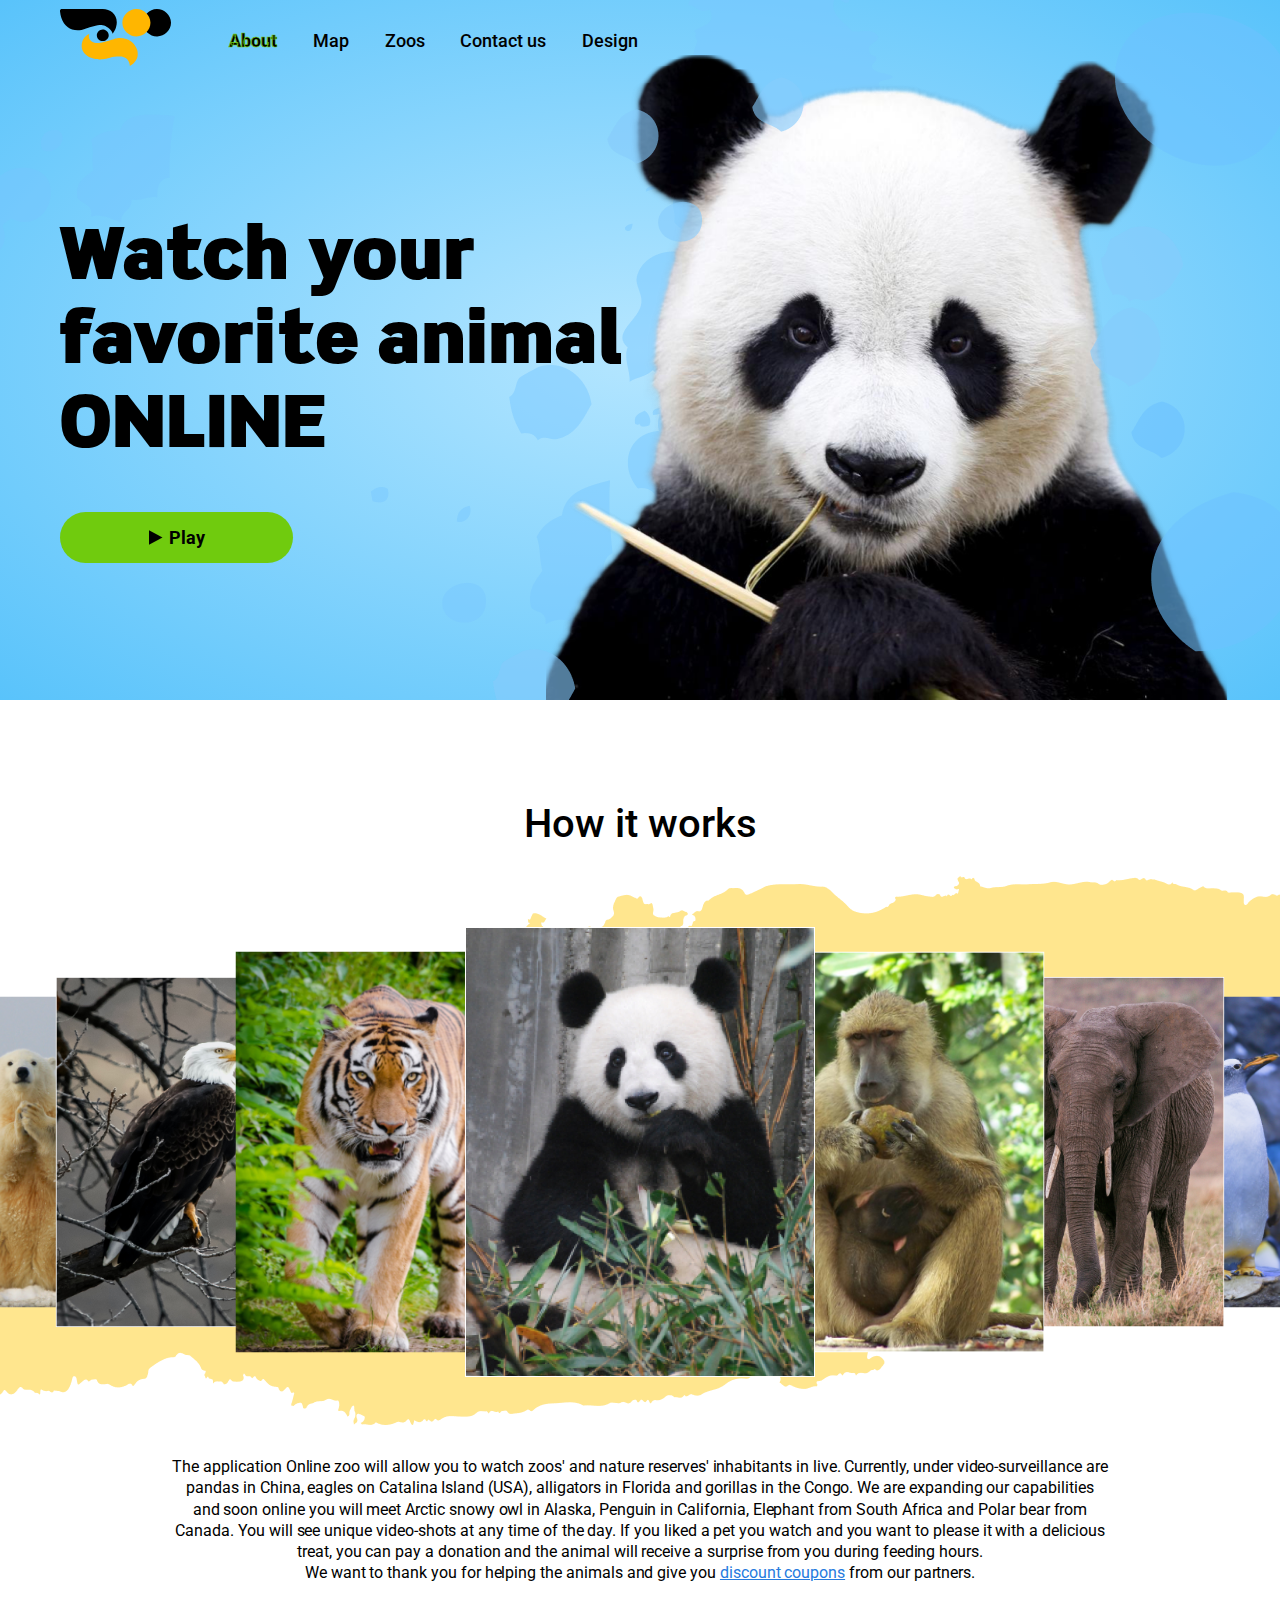
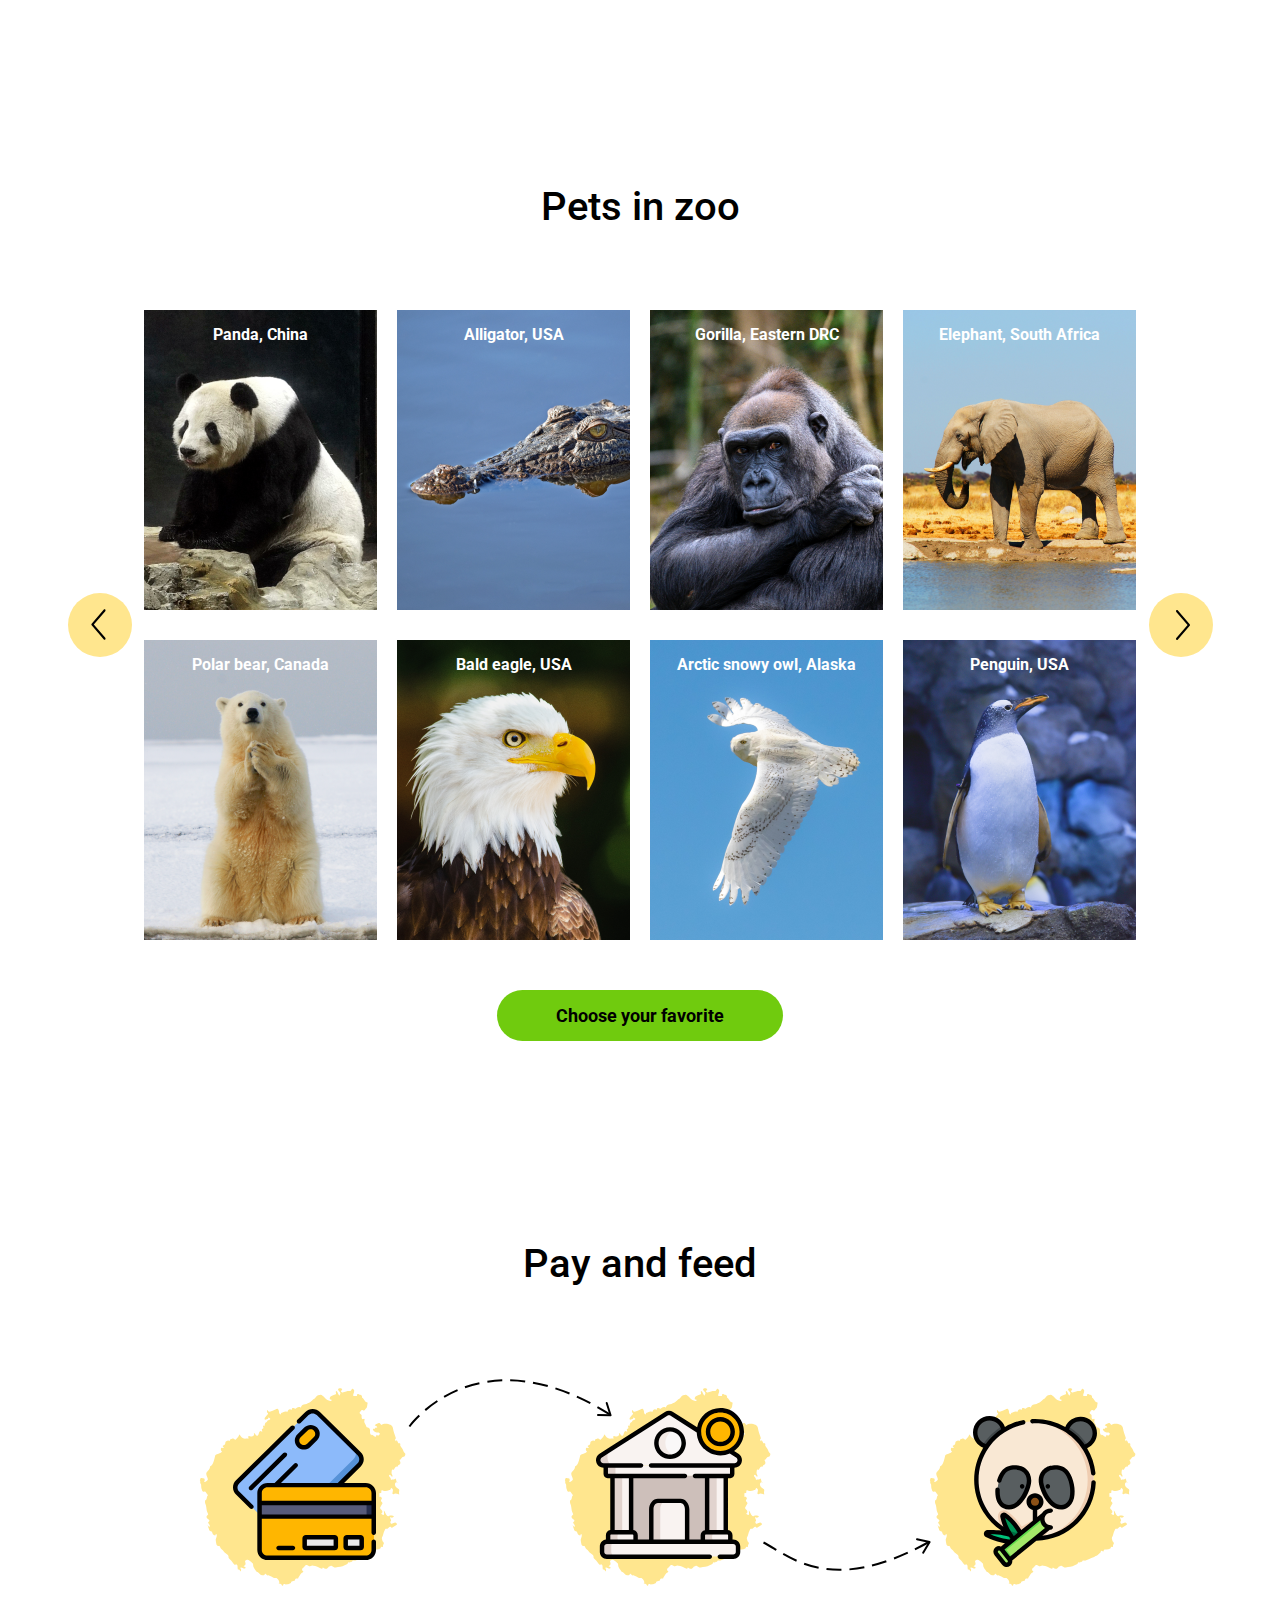
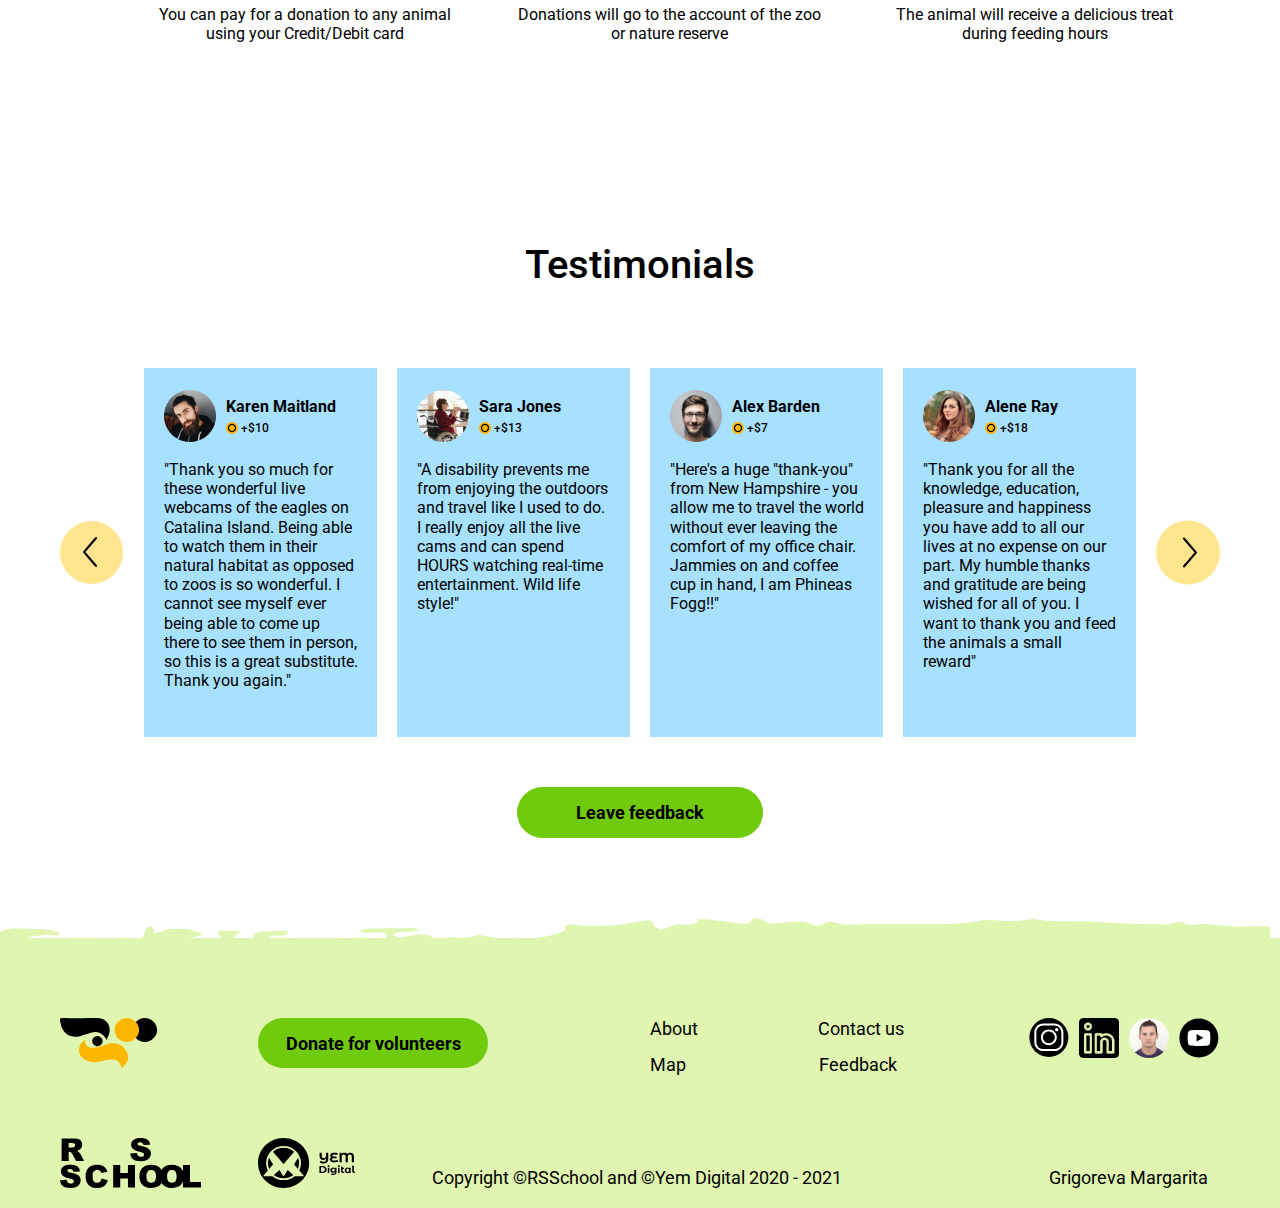
==== commit 633ead8a: "feat: add js to map page" ====
--- a/index.html
+++ b/index.html
@@ -78,11 +78,13 @@
 
             <div class="carousel">
                <ul class="carousel__list">
+                  <li class="carousel__item" data-pos="-3"></li>
                   <li class="carousel__item" data-pos="-2"></li>
                   <li class="carousel__item" data-pos="-1"></li>
                   <li class="carousel__item" data-pos="0"></li>
                   <li class="carousel__item" data-pos="1"></li>
                   <li class="carousel__item" data-pos="2"></li>
+                  <li class="carousel__item" data-pos="3"></li>
                </ul>
             </div>
 
@@ -156,41 +158,41 @@
                      </div>
                     
                      <div class="item">
-                        <div class="pic">
-                           <div class="pic__item">
+                        <div class="pic">         
+                           <div class="pic__item">            
+                              <a href="./pages/zoos/zoos_eagle/index.html" class="eagle card-animal">
+                                 <h4 class="card-explanation">Bald eagle, USA</h4>
+                              </a>
+
+                              <a class="bear card-animal">
+                                 <h4 class="card-explanation">Polar bear, Canada</h4>
+                              </a>
+            
+                              <a class="pingvin card-animal">
+                                 <h4 class="card-explanation">Penguin, USA</h4>
+                              </a>
+            
+                              <a class="owl card-animal">
+                                 <h4 class="card-explanation">Arctic snowy owl, Alaska</h4>
+                              </a>
+                           </div>
+
+                           <div class="pic__item">            
+                              <a class="elephant card-animal">
+                                 <h4 class="card-explanation">Elephant, South Africa</h4>
+                              </a>   
+            
+                              <a href="./pages/zoos/zoos_alig/index.html" class="alegator card-animal">
+                                 <h4 class="card-explanation">Alligator, USA</h4>
+                              </a>
+                              
                               <a href="./pages/zoos/zoos_panda/index.html" class="panda card-animal">
                                  <h4 class="card-explanation">Panda, China</h4>
                               </a>
             
-                              <a href="./pages/zoos/zoos_alig/index.html" class="alegator card-animal">
-                                 <h4 class="card-explanation">Alligator, USA</h4>
-                              </a>
-            
                               <a href="./pages/zoos/zoos_gorilla/index.html" class="garilla card-animal">
                                  <h4 class="card-explanation">Gorilla, Eastern DRC</h4>
-                              </a>
-            
-                              <a class="elephant card-animal">
-                                 <h4 class="card-explanation">Elephant, South Africa</h4>
-                              </a>                     
-                           </div>
-         
-                           <div class="pic__item">
-                              <a class="bear card-animal">
-                                 <h4 class="card-explanation">Polar bear, Canada</h4>
-                              </a>
-            
-                              <a href="./pages/zoos/zoos_eagle/index.html" class="eagle card-animal">
-                                 <h4 class="card-explanation">Bald eagle, USA</h4>
-                              </a>
-            
-                              <a class="owl card-animal">
-                                 <h4 class="card-explanation">Arctic snowy owl, Alaska</h4>
-                              </a>
-            
-                              <a class="pingvin card-animal">
-                                 <h4 class="card-explanation">Penguin, USA</h4>
-                              </a>
+                              </a>                  
                            </div>
                         </div>
                      </div>
--- a/pages/landing/main.css
+++ b/pages/landing/main.css
@@ -190,51 +190,73 @@
 }
 
 .carousel__item:nth-child(1) {
+   background: url(../../assets/images/bear-card.png);
+   background-size: contain;
+}
+
+.carousel__item:nth-child(2) {
    background: url(../../assets/images/mightyEeagle.png);
 }
 
-.carousel__item:nth-child(2) {
+.carousel__item:nth-child(3) {
    background: url(../../assets/images/lion.png);
 }
 
-.carousel__item:nth-child(3) {
+.carousel__item:nth-child(4) {
    background: url(../../assets/images/panda.png);
 }
 
-.carousel__item:nth-child(4) {
+.carousel__item:nth-child(5) {
    background: url(../../assets/images/monkey.png);
 }
 
-.carousel__item:nth-child(5) {
+.carousel__item:nth-child(6) {
    background: url(../../assets/images/elephant.png);
 }
 
+.carousel__item:nth-child(7) {
+   background: url(../../assets/images/pingvin-card.png);
+   background-size: contain;
+}
+
 .carousel__item[data-pos="0"] {
+   z-index: 6;
+}
+
+.carousel__item[data-pos="-1"], .carousel__item[data-pos="1"] {
    z-index: 5;
 }
 
-.carousel__item[data-pos="-1"], .carousel__item[data-pos="1"] {
+.carousel__item[data-pos="-1"] {
+   transform: translateX(-71%) scale(0.89);
+}
+
+.carousel__item[data-pos="1"] {
+   transform: translateX(71%) scale(0.89);
+}
+
+.carousel__item[data-pos="-2"], .carousel__item[data-pos="2"] {
    z-index: 4;
 }
 
-.carousel__item[data-pos="-1"] {
-   transform: translateX(-85%) scale(0.89);
-}
-
-.carousel__item[data-pos="1"] {
-   transform: translateX(85%) scale(0.89);
-}
-
-.carousel__item[data-pos="-2"], .carousel__item[data-pos="2"] {
+.carousel__item[data-pos="-3"], .carousel__item[data-pos="3"] {
    z-index: 3;
 }
 
 .carousel__item[data-pos="-2"] {
-   transform: translateX(-156%) scale(0.79);
+   transform: translateX(-128%) scale(0.79);
 }
 
 .carousel__item[data-pos="2"] {
-   transform: translateX(156%) scale(0.79);
+   transform: translateX(128%) scale(0.79);
+}
+
+.carousel__item[data-pos="-3"] {
+   transform: translateX(-174%) scale(0.69);
+}
+
+.carousel__item[data-pos="3"] {
+   transform: translateX(174%) scale(0.69);
 }
 /* END slider how it works */
 
